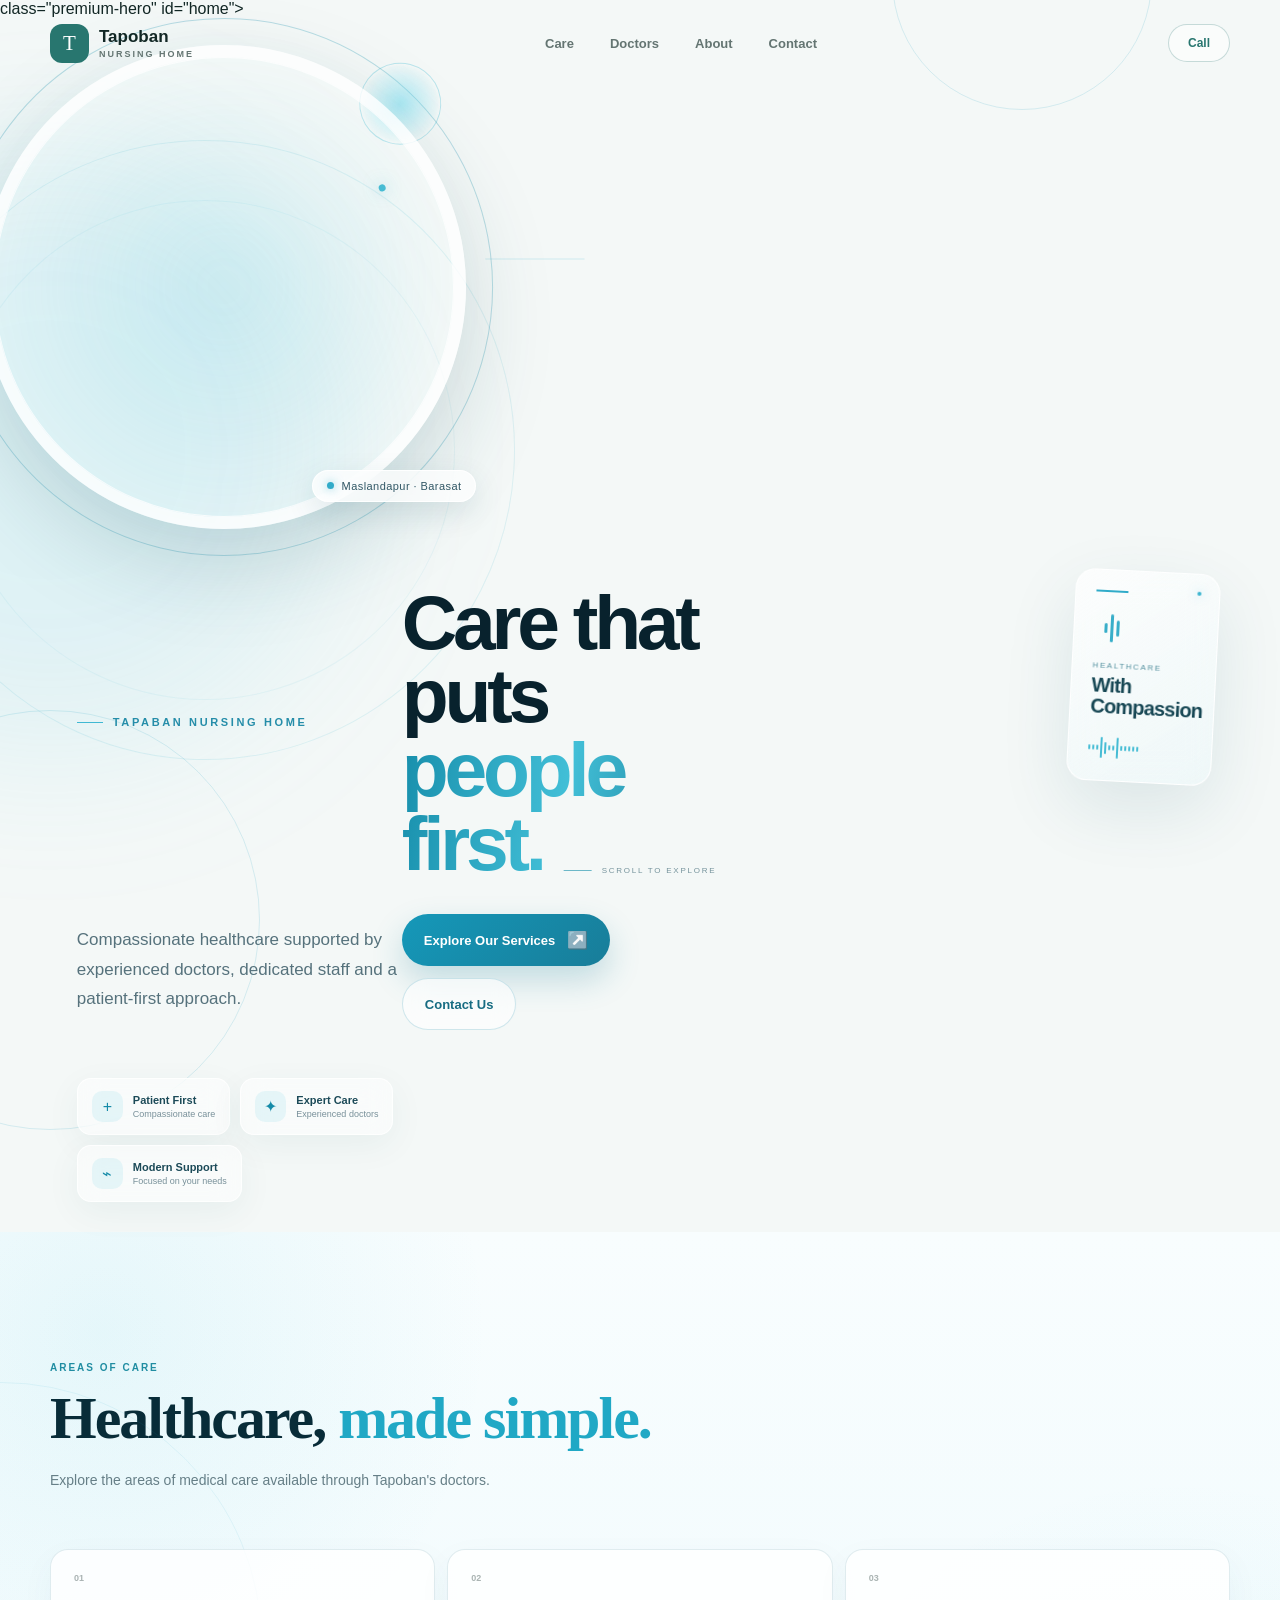
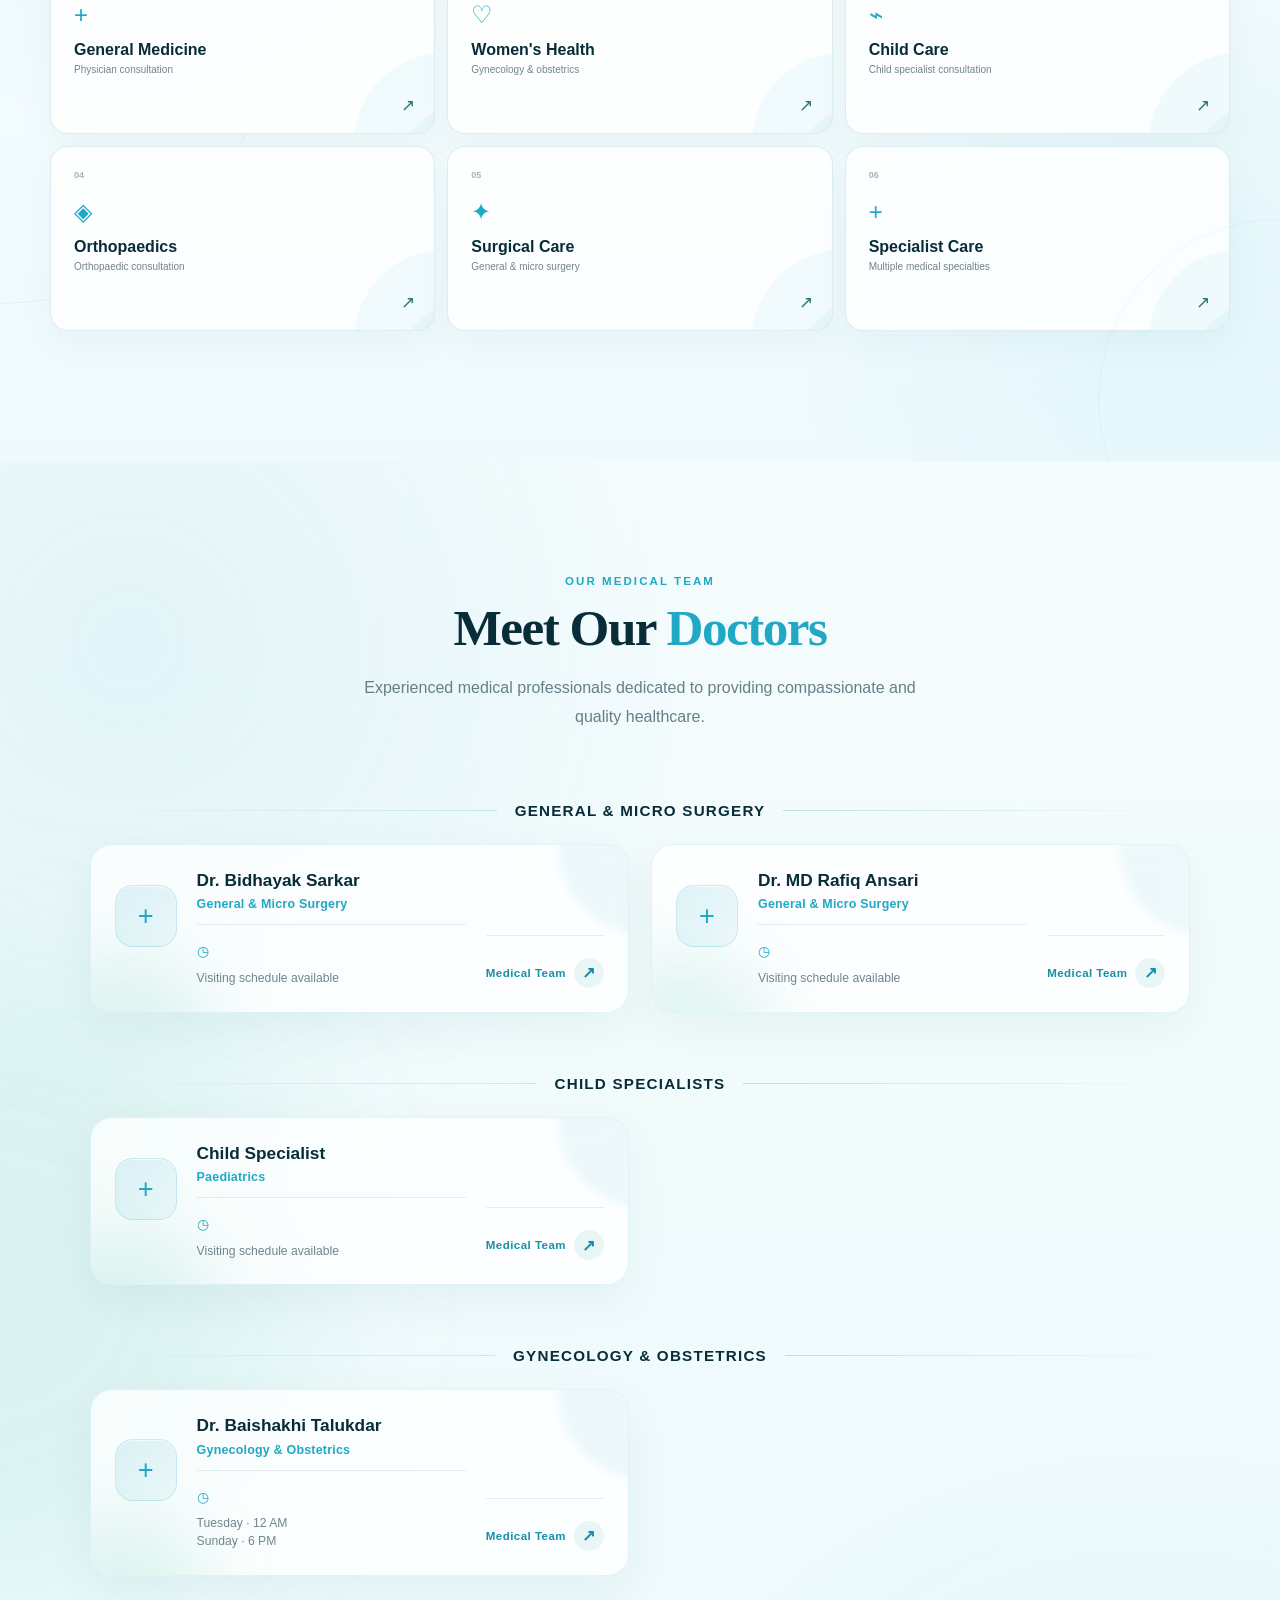
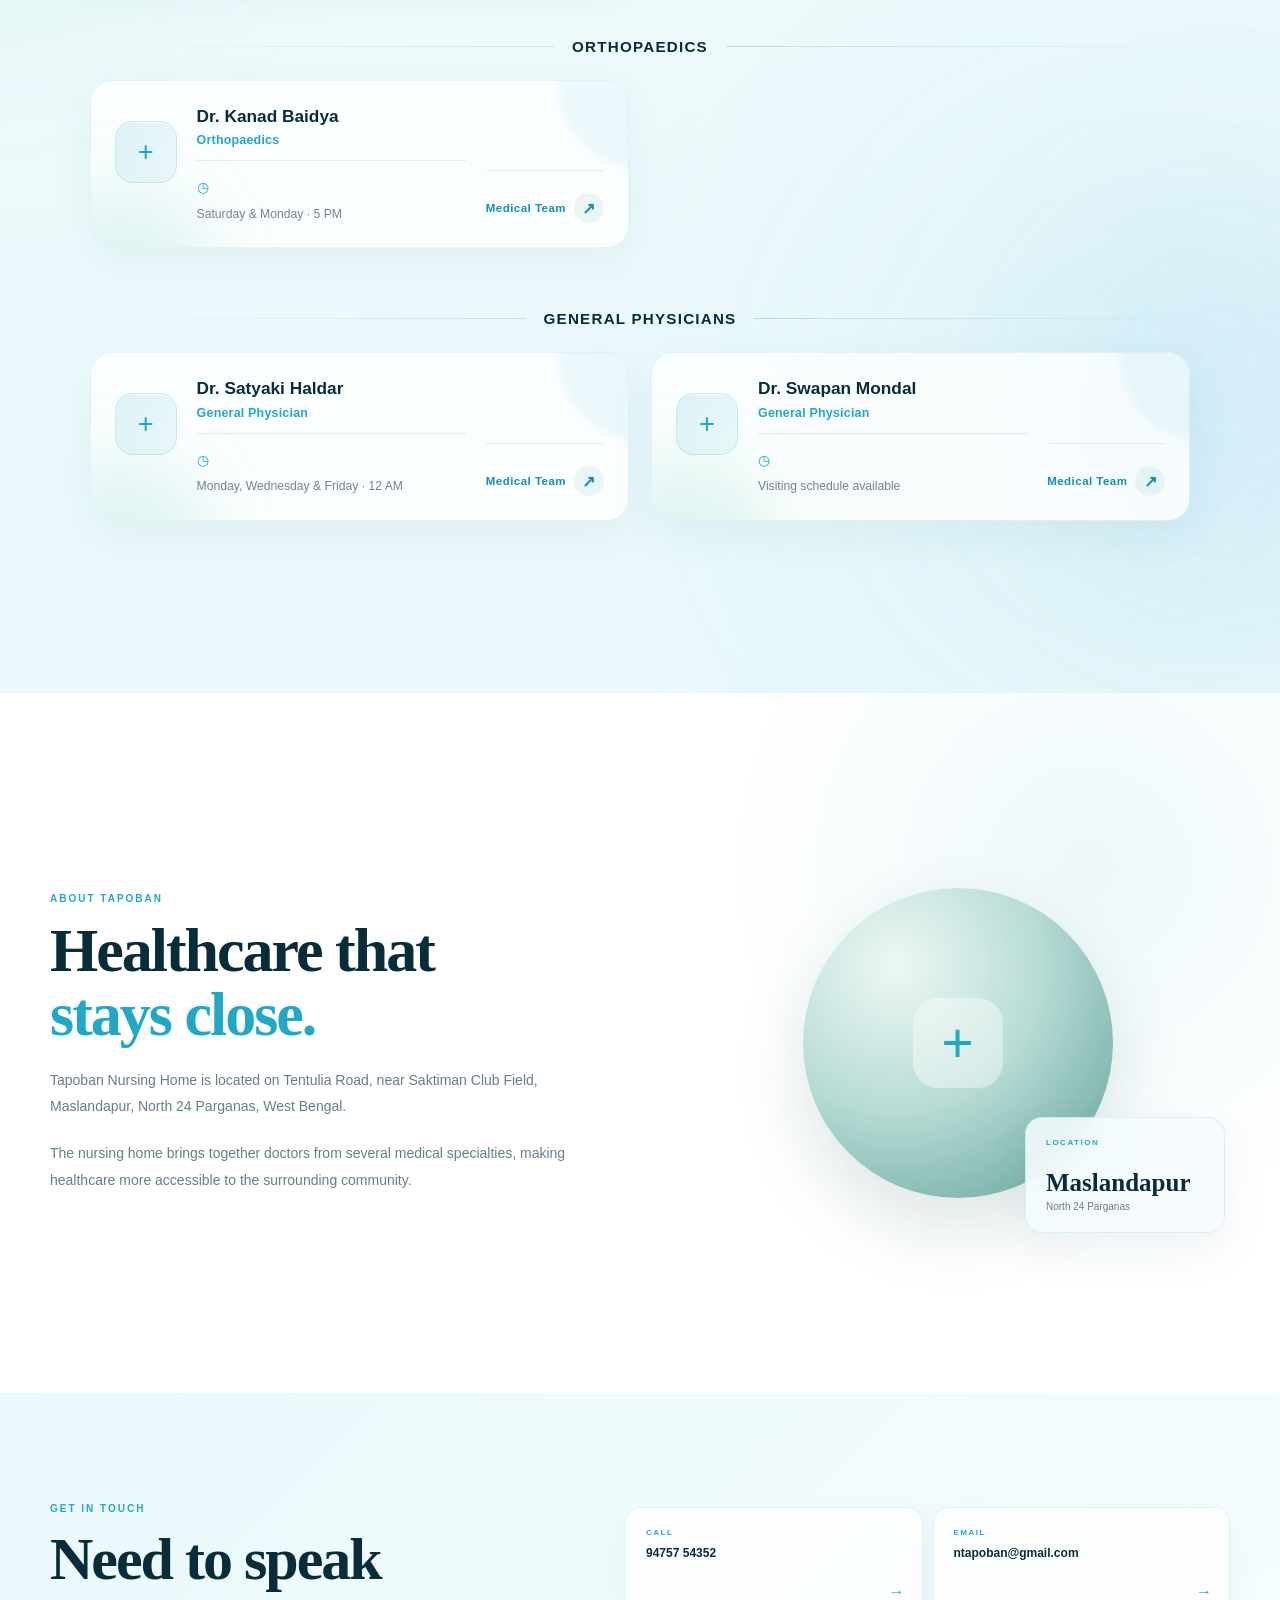
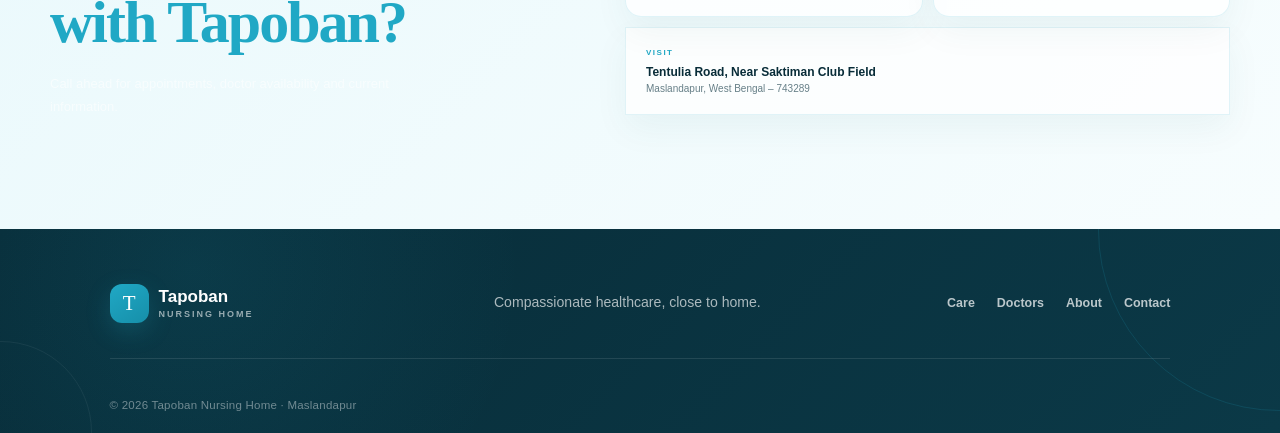
==== index.html @ 3cbe2e5b "Complete Tapoban premium website cleanup" ====
<!DOCTYPE html>
<html lang="en">

<head>

    <meta name="referrer" content="strict-origin-when-cross-origin">

    <meta
        http-equiv="X-Content-Type-Options"
        content="nosniff"
    >

    <meta
        http-equiv="Permissions-Policy"
        content="camera=(), microphone=(), geolocation=(), payment=()"
    >
    <meta
    http-equiv="Content-Security-Policy"
    content="
        default-src 'self';
        script-src 'self';
        style-src 'self';
        img-src 'self' data:;
        font-src 'self';
        connect-src 'self';
        object-src 'none';
        base-uri 'self';
        form-action 'self';
        frame-ancestors 'none';
        upgrade-insecure-requests;
    "
>

    <meta charset="UTF-8">
    <meta name="viewport" content="width=device-width, initial-scale=1.0">

    <title>Tapoban Nursing Home</title>

    <meta
        name="description"
        content="Tapoban Nursing Home, Maslandapur, North 24 Parganas."
    >

    <link rel="stylesheet" href="style.css">
   
</head>

<body>

    <!-- =========================
         NAVIGATION
    ========================== -->

    <header class="header">

        <div class="nav">

            <a href="#home" class="logo">

                <div class="logo-mark">T</div>

                <div>
                    <div class="logo-name">Tapoban</div>
                    <div class="logo-sub">Nursing Home</div>
                </div>

            </a>


            <div class="nav-menu">

                <a href="#services">Care</a>
                <a href="#doctors">Doctors</a>
                <a href="#about">About</a>
                <a href="#contact">Contact</a>

            </div>


            <a href="tel:+919475754352" class="nav-button">
                Call
            </a>

        </div>

    </header>



 <section <!-- SUBTLE MEDICAL AMBIENCE -->

<div class="medical-ambient" aria-hidden="true">

  <div class="ambient-orbit orbit-a"></div>
  <div class="ambient-orbit orbit-b"></div>

  <svg class="ambient-ecg" viewBox="0 0 520 100" preserveAspectRatio="none">
    <path
      d="M0 52
         L85 52
         L105 52
         L120 50
         L130 54
         L145 52
         L160 52
         L174 52
         L184 48
         L194 52
         L208 52
         L222 52
         L235 18
         L248 82
         L262 52
         L280 52
         L300 52
         L315 50
         L328 54
         L342 52
         L370 52
         L390 52
         L410 52
         L430 52
         L450 52
         L475 52
         L520 52"
    />
  </svg>

</div> class="premium-hero" id="home">

  <div class="hero-background-glow"></div>
  <div class="hero-medical-orb orb-one"></div>
  <div class="hero-medical-orb orb-two"></div>

  <div class="hero-photo-wrap">
    <div class="hero-photo-ring"></div>

    <div class="hero-photo">
      <img
        src="assets/tapaban-nursing-home.jpg"
        alt="Tapaban Nursing Home"
      />
    </div>

    <div class="hero-photo-caption">
      <span class="caption-dot"></span>
      Maslandapur · Barasat
    </div>
  </div>

  <div class="hero-content">

    <div class="hero-eyebrow">
      <span></span>
      TAPABAN NURSING HOME
    </div>

    <h1>
      Care that puts
      <span>people first.</span>
    </h1>

    <p class="hero-text">
      Compassionate healthcare supported by experienced doctors,
      dedicated staff and a patient-first approach.
    </p>

    <div class="hero-buttons">
      <a href="#services" class="hero-primary-btn">
        Explore Our Services
        <span>↗️</span>
      </a>

      <a href="#contact" class="hero-secondary-btn">
        Contact Us
      </a>
    </div>

    <div class="hero-highlights">

      <div class="hero-highlight">
        <div class="highlight-icon">+</div>
        <div>
          <strong>Patient First</strong>
          <small>Compassionate care</small>
        </div>
      </div>

      <div class="hero-highlight">
        <div class="highlight-icon">✦</div>
        <div>
          <strong>Expert Care</strong>
          <small>Experienced doctors</small>
        </div>
      </div>

      <div class="hero-highlight">
        <div class="highlight-icon">⌁</div>
        <div>
          <strong>Modern Support</strong>
          <small>Focused on your needs</small>
        </div>
      </div>

    </div>

  </div>

  <div class="hero-medical-panel">

    <div class="medical-panel-line"></div>

    <div class="medical-symbol">
      <span></span>
      <span></span>
      <span></span>
    </div>

    <p>HEALTHCARE</p>
    <strong>With<br>Compassion</strong>

    <div class="medical-wave">
      <i></i><i></i><i></i><i></i><i></i>
      <i></i><i></i><i></i><i></i><i></i>
      <i></i><i></i><i></i>
    </div>

  </div>

  <div class="hero-scroll-indicator">
    <span></span>
    SCROLL TO EXPLORE
  </div>

</section>



    <!-- =========================
         SERVICES
    ========================== -->

    <section class="services" id="services">

        <div class="section-container">

            <div class="section-heading">

                <div class="eyebrow">
                    AREAS OF CARE
                </div>

                <h2>
                    Healthcare,
                    <span>made simple.</span>
                </h2>

                <p>
                    Explore the areas of medical care available
                    through Tapoban's doctors.
                </p>

            </div>


            <div class="service-grid">


                <a
                    href="service.html?type=medicine"
                    class="service-card"
                >

                    <div class="service-number">01</div>

                    <div class="service-icon">+</div>

                    <h3>General Medicine</h3>

                    <p>Physician consultation</p>

                    <div class="service-arrow">↗</div>

                </a>



                <a
                    href="service.html?type=gynecology"
                    class="service-card"
                >

                    <div class="service-number">02</div>

                    <div class="service-icon">♡</div>

                    <h3>Women's Health</h3>

                    <p>Gynecology & obstetrics</p>

                    <div class="service-arrow">↗</div>

                </a>



                <a
                    href="service.html?type=children"
                    class="service-card"
                >

                    <div class="service-number">03</div>

                    <div class="service-icon">⌁</div>

                    <h3>Child Care</h3>

                    <p>Child specialist consultation</p>

                    <div class="service-arrow">↗</div>

                </a>



                <a
                    href="service.html?type=orthopaedics"
                    class="service-card"
                >

                    <div class="service-number">04</div>

                    <div class="service-icon">◈</div>

                    <h3>Orthopaedics</h3>

                    <p>Orthopaedic consultation</p>

                    <div class="service-arrow">↗</div>

                </a>



                <a
                    href="service.html?type=surgery"
                    class="service-card"
                >

                    <div class="service-number">05</div>

                    <div class="service-icon">✦</div>

                    <h3>Surgical Care</h3>

                    <p>General & micro surgery</p>

                    <div class="service-arrow">↗</div>

                </a>



                <a
                    href="service.html?type=specialists"
                    class="service-card"
                >

                    <div class="service-number">06</div>

                    <div class="service-icon">+</div>

                    <h3>Specialist Care</h3>

                    <p>Multiple medical specialties</p>

                    <div class="service-arrow">↗</div>

                </a>


            </div>

        </div>

    </section>



    <!-- ==================== DOCTORS SECTION ==================== -->
<section class="doctors-section" id="doctors">

    <div class="section-heading">
        <span class="section-kicker">OUR MEDICAL TEAM</span>

        <h2>
            Meet Our <span>Doctors</span>
        </h2>

        <p>
            Experienced medical professionals dedicated to providing
            compassionate and quality healthcare.
        </p>
    </div>


    <!-- GENERAL & MICRO SURGERY -->
    <div class="doctor-category">

        <div class="category-title">
            <span class="category-line"></span>
            <h3>General &amp; Micro Surgery</h3>
            <span class="category-line"></span>
        </div>

        <div class="doctor-grid">

            <article class="doctor-card">

                <div class="doctor-icon">
                    <span>+</span>
                </div>

                <div class="doctor-info">
                    <h4>Dr. Bidhayak Sarkar</h4>

                    <span class="doctor-speciality">
                        General &amp; Micro Surgery
                    </span>

                    <div class="doctor-time">
                        <span>◷</span>
                        <p>Visiting schedule available</p>
                    </div>
                </div>

                <div class="doctor-btn doctor-btn-static">
                    Medical Team
                    <span>↗</span>
                </div>

            </article>


            <article class="doctor-card">

                <div class="doctor-icon">
                    <span>+</span>
                </div>

                <div class="doctor-info">
                    <h4>Dr. MD Rafiq Ansari</h4>

                    <span class="doctor-speciality">
                        General &amp; Micro Surgery
                    </span>

                    <div class="doctor-time">
                        <span>◷</span>
                        <p>Visiting schedule available</p>
                    </div>
                </div>

                <div class="doctor-btn doctor-btn-static">
                    Medical Team
                    <span>↗</span>
                </div>

            </article>

        </div>
    </div>


    <!-- CHILD SPECIALISTS -->
    <div class="doctor-category">

        <div class="category-title">
            <span class="category-line"></span>
            <h3>Child Specialists</h3>
            <span class="category-line"></span>
        </div>

        <div class="doctor-grid">

            <article class="doctor-card">

                <div class="doctor-icon">
                    <span>+</span>
                </div>

                <div class="doctor-info">
                    <h4>Child Specialist</h4>

                    <span class="doctor-speciality">
                        Paediatrics
                    </span>

                    <div class="doctor-time">
                        <span>◷</span>
                        <p>Visiting schedule available</p>
                    </div>
                </div>

                <div class="doctor-btn doctor-btn-static">
                    Medical Team
                    <span>↗</span>
                </div>

            </article>

        </div>
    </div>


    <!-- GYNECOLOGY & OBSTETRICS -->
    <div class="doctor-category">

        <div class="category-title">
            <span class="category-line"></span>
            <h3>Gynecology &amp; Obstetrics</h3>
            <span class="category-line"></span>
        </div>

        <div class="doctor-grid">

            <article class="doctor-card">

                <div class="doctor-icon">
                    <span>+</span>
                </div>

                <div class="doctor-info">
                    <h4>Dr. Baishakhi Talukdar</h4>

                    <span class="doctor-speciality">
                        Gynecology &amp; Obstetrics
                    </span>

                    <div class="doctor-time">
                        <span>◷</span>
                        <p>
                            Tuesday · 12 AM<br>
                            Sunday · 6 PM
                        </p>
                    </div>
                </div>

                <div class="doctor-btn doctor-btn-static">
                    Medical Team
                    <span>↗</span>
                </div>

            </article>

        </div>
    </div>


    <!-- ORTHOPAEDICS -->
    <div class="doctor-category">

        <div class="category-title">
            <span class="category-line"></span>
            <h3>Orthopaedics</h3>
            <span class="category-line"></span>
        </div>

        <div class="doctor-grid">

            <article class="doctor-card">

                <div class="doctor-icon">
                    <span>+</span>
                </div>

                <div class="doctor-info">
                    <h4>Dr. Kanad Baidya</h4>

                    <span class="doctor-speciality">
                        Orthopaedics
                    </span>

                    <div class="doctor-time">
                        <span>◷</span>
                        <p>Saturday &amp; Monday · 5 PM</p>
                    </div>
                </div>

                <div class="doctor-btn doctor-btn-static">
                    Medical Team
                    <span>↗</span>
                </div>

            </article>

        </div>
    </div>


    <!-- GENERAL PHYSICIANS -->
    <div class="doctor-category">

        <div class="category-title">
            <span class="category-line"></span>
            <h3>General Physicians</h3>
            <span class="category-line"></span>
        </div>

        <div class="doctor-grid">

            <article class="doctor-card">

                <div class="doctor-icon">
                    <span>+</span>
                </div>

                <div class="doctor-info">
                    <h4>Dr. Satyaki Haldar</h4>

                    <span class="doctor-speciality">
                        General Physician
                    </span>

                    <div class="doctor-time">
                        <span>◷</span>
                        <p>Monday, Wednesday &amp; Friday · 12 AM</p>
                    </div>
                </div>

                <div class="doctor-btn doctor-btn-static">
                    Medical Team
                    <span>↗</span>
                </div>

            </article>


            <article class="doctor-card">

                <div class="doctor-icon">
                    <span>+</span>
                </div>

                <div class="doctor-info">
                    <h4>Dr. Swapan Mondal</h4>

                    <span class="doctor-speciality">
                        General Physician
                    </span>

                    <div class="doctor-time">
                        <span>◷</span>
                        <p>Visiting schedule available</p>
                    </div>
                </div>

                <div class="doctor-btn doctor-btn-static">
                    Medical Team
                    <span>↗</span>
                </div>

            </article>

        </div>
    </div>

</section>
<!-- ==================== END DOCTORS SECTION ==================== -->


    <!-- =========================
         ABOUT
    ========================== -->

    <section class="about" id="about">

        <div class="section-container about-grid">

            <div class="about-text">

                <div class="eyebrow">
                    ABOUT TAPOBAN
                </div>

                <h2>
                    Healthcare that
                    <span>stays close.</span>
                </h2>

                <p>
                    Tapoban Nursing Home is located on Tentulia Road,
                    near Saktiman Club Field, Maslandapur,
                    North 24 Parganas, West Bengal.
                </p>

                <p>
                    The nursing home brings together doctors from
                    several medical specialties, making healthcare
                    more accessible to the surrounding community.
                </p>

            </div>


            <div class="about-art">

                <div class="about-circle">

                    <div class="about-plus">+</div>

                </div>


                <div class="about-card">

                    <small>LOCATION</small>

                    <strong>Maslandapur</strong>

                    <span>North 24 Parganas</span>

                </div>

            </div>

        </div>

    </section>



    <!-- =========================
         CONTACT
    ========================== -->

    <section class="contact" id="contact">

        <div class="section-container contact-grid">

            <div>

                <div class="eyebrow">
                    GET IN TOUCH
                </div>

                <h2>
                    Need to speak
                    <span>with Tapoban?</span>
                </h2>

                <p>
                    Call ahead for appointments, doctor availability
                    and current information.
                </p>

            </div>


            <div class="contact-options">

                <a
                    href="tel:+919475754352"
                    class="contact-option"
                >

                    <small>CALL</small>

                    <strong>94757 54352</strong>

                    <span>→</span>

                </a>


                <a
                    href="mailto:ntapoban@gmail.com"
                    class="contact-option"
                >

                    <small>EMAIL</small>

                    <strong>ntapoban@gmail.com</strong>

                    <span>→</span>

                </a>


                <div class="contact-address">

                    <small>VISIT</small>

                    <strong>
                        Tentulia Road, Near Saktiman Club Field
                    </strong>

                    <span>
                        Maslandapur, West Bengal – 743289
                    </span>

                </div>

            </div>

        </div>

    </section>



    <!-- =========================
         FOOTER
    ========================== -->

    <footer>

        <div class="footer-inner">

            <div class="logo">

                <div class="logo-mark">T</div>

                <div>
                    <div class="logo-name">Tapoban</div>
                    <div class="logo-sub">Nursing Home</div>
                </div>

            </div>


            <div class="footer-text">
                Compassionate healthcare, close to home.
            </div>


            <div class="footer-links">

                <a href="#services">Care</a>
                <a href="#doctors">Doctors</a>
                <a href="#about">About</a>
                <a href="#contact">Contact</a>

            </div>

        </div>


        <div class="copyright">
            © 2026 Tapoban Nursing Home · Maslandapur
        </div>

    </footer>


    <script src="script.js"></script>
    

</body>

</html>
---- style.css ----
/* =====================================================
   TAPOBAN NURSING HOME
   PREMIUM HEALTHCARE DESIGN
===================================================== */


:root {

    --background: #f4f8f7;

    --white: #ffffff;

    --green: #28766f;

    --dark-green: #123f3b;

    --light-green: #dcece9;

    --text: #122725;

    --muted: #647572;

    --border: rgba(18, 39, 37, 0.10);

    --serif: Georgia, "Times New Roman", serif;

    --sans:
        -apple-system,
        BlinkMacSystemFont,
        "Segoe UI",
        Arial,
        sans-serif;

}


* {
    margin: 0;
    padding: 0;
    box-sizing: border-box;
}


html {
    scroll-behavior: smooth;
}


body {

    font-family: var(--sans);

    background: var(--background);

    color: var(--text);

    overflow-x: hidden;

}


a {
    color: inherit;
    text-decoration: none;
}


/* =====================================================
   HEADER
===================================================== */


.header {

    position: absolute;

    top: 0;
    left: 0;
    right: 0;

    z-index: 50;

}


.nav {

    width: min(1180px, calc(100% - 40px));

    height: 86px;

    margin: auto;

    display: flex;

    align-items: center;

    justify-content: space-between;

}


.logo {

    display: flex;

    align-items: center;

    gap: 10px;

}


.logo-mark {

    width: 39px;
    height: 39px;

    display: flex;

    align-items: center;
    justify-content: center;

    border-radius: 12px;

    background: var(--green);

    color: white;

    font-family: var(--serif);

    font-size: 21px;

}


.logo-name {

    font-size: 17px;

    font-weight: 700;

}


.logo-sub {

    margin-top: 2px;

    font-size: 9px;

    font-weight: 600;

    letter-spacing: 2px;

    text-transform: uppercase;

    color: var(--muted);

}


.nav-menu {

    display: flex;

    gap: 36px;

    font-size: 13px;

    font-weight: 600;

    color: var(--muted);

}


.nav-menu a {

    transition: color .25s ease;

}


.nav-menu a:hover {

    color: var(--green);

}


.nav-button {

    padding: 11px 19px;

    border: 1px solid rgba(40,118,111,.25);

    border-radius: 50px;

    color: var(--green);

    font-size: 12px;

    font-weight: 700;

    background: rgba(255,255,255,.5);

}


/* =====================================================
   HERO
===================================================== */


.hero {

    position: relative;

    min-height: 760px;

    display: flex;

    flex-direction: column;

    justify-content: center;

    overflow: hidden;

    background: #f4f8f7;

}


.hero-background {

    position: absolute;

    width: 700px;
    height: 700px;

    right: -120px;
    top: 60px;

    border-radius: 50%;

    background:
        radial-gradient(
            circle,
            rgba(104,178,168,.27),
            rgba(104,178,168,0)
            68%
        );

}


.hero-content {

    width: min(1180px, calc(100% - 40px));

    margin: auto;

    padding-top: 70px;

    display: grid;

    grid-template-columns: 1fr 1fr;

    align-items: center;

}


.hero-text {

    position: relative;

    z-index: 5;

}


.location-label {

    margin-bottom: 23px;

    color: var(--green);

    font-size: 10px;

    font-weight: 800;

    letter-spacing: 2.5px;

}


.hero h1 {

    max-width: 570px;

    font-family: var(--serif);

    font-size: clamp(50px, 6vw, 78px);

    font-weight: 600;

    line-height: .98;

    letter-spacing: -3px;

}


.hero h1 span {

    display: block;

    color: var(--green);

}


.hero-text > p {

    max-width: 480px;

    margin-top: 27px;

    color: var(--muted);

    font-size: 15px;

    line-height: 1.8;

}


.hero-actions {

    display: flex;

    gap: 12px;

    margin-top: 31px;

}


.primary-button,
.secondary-button {

    min-height: 49px;

    padding: 0 21px;

    display: inline-flex;

    align-items: center;

    justify-content: center;

    gap: 12px;

    border-radius: 50px;

    font-size: 12px;

    font-weight: 700;

}


.primary-button {

    color: white;

    background: var(--green);

    box-shadow:
        0 15px 35px rgba(40,118,111,.20);

}


.secondary-button {

    border: 1px solid var(--border);

    background: white;

}


.address-line {

    display: flex;

    align-items: center;

    gap: 10px;

    margin-top: 30px;

    font-size: 11px;

    font-weight: 600;

    color: var(--muted);

}


.status-dot {

    width: 7px;
    height: 7px;

    border-radius: 50%;

    background: var(--green);

}


/* =====================================================
   GENERAL SECTIONS
===================================================== */


.section-container {

    width: min(1180px, calc(100% - 40px));

    margin: auto;

}


.section-heading {

    max-width: 650px;

    margin-bottom: 55px;

}


.eyebrow {

    color: var(--green);

    font-size: 10px;

    font-weight: 800;

    letter-spacing: 2px;

}


.section-heading h2 {

    margin-top: 14px;

    font-family: var(--serif);

    font-size: clamp(40px, 5vw, 60px);

    line-height: 1.05;

    letter-spacing: -2px;

}


.section-heading h2 span {

    color: var(--green);

}


.section-heading p {

    max-width: 540px;

    margin-top: 18px;

    color: var(--muted);

    font-size: 14px;

    line-height: 1.8;

}


/* =====================================================
   SERVICES
===================================================== */


.services {

    padding: 130px 0;

    background: white;

}


.service-grid {

    display: grid;

    grid-template-columns: repeat(3, 1fr);

    gap: 12px;

}


.service-card {

    position: relative;

    min-height: 185px;

    padding: 23px;

    border: 1px solid var(--border);

    border-radius: 18px;

    background: #fafcfb;

    overflow: hidden;

    transition:
        transform .3s ease,
        box-shadow .3s ease,
        border-color .3s ease;

}


.service-card::after {

    content: "";

    position: absolute;

    width: 130px;
    height: 130px;

    right: -55px;
    bottom: -65px;

    border-radius: 50%;

    background: var(--light-green);

}


.service-card:hover {

    transform: translateY(-6px);

    border-color: rgba(40,118,111,.25);

    box-shadow:
        0 20px 50px rgba(18,39,37,.09);

}


.service-number {

    font-size: 9px;

    font-weight: 800;

    color: rgba(18,39,37,.35);

}


.service-icon {

    margin-top: 18px;

    color: var(--green);

    font-size: 24px;

}


.service-card h3 {

    margin-top: 12px;

    font-size: 16px;

}


.service-card p {

    margin-top: 5px;

    color: var(--muted);

    font-size: 10px;

}


.service-arrow {

    position: absolute;

    right: 19px;

    bottom: 17px;

    color: var(--green);

    font-size: 17px;

    z-index: 2;

}


/* =====================================================
   DOCTORS
===================================================== */


.doctors {

    padding: 140px 0;

    background: #f5f8f7;

}


.doctor-group {

    margin-bottom: 60px;

}


.specialty-heading {

    display: flex;

    align-items: center;

    gap: 13px;

    margin-bottom: 17px;

}


.specialty-icon {

    width: 42px;
    height: 42px;

    display: flex;

    align-items: center;
    justify-content: center;

    border-radius: 12px;

    background: var(--light-green);

    color: var(--green);

    font-weight: 700;

}


.specialty-heading small {

    display: block;

    margin-bottom: 3px;

    color: var(--green);

    font-size: 8px;

    font-weight: 800;

    letter-spacing: 1.5px;

}


.specialty-heading h3 {

    font-family: var(--serif);

    font-size: 24px;

}


.doctor-list {

    border-top: 1px solid var(--border);

}


.doctor {

    display: grid;

    grid-template-columns: 50px 1fr auto;

    align-items: center;

    gap: 17px;

    padding: 19px 7px;

    border-bottom: 1px solid var(--border);

}


.initial {

    width: 45px;
    height: 45px;

    display: flex;

    align-items: center;
    justify-content: center;

    border-radius: 50%;

    background: var(--light-green);

    color: var(--dark-green);

    font-size: 10px;

    font-weight: 800;

}


.doctor-info h4 {

    font-size: 14px;

}


.doctor-info p {

    margin-top: 5px;

    color: var(--muted);

    font-size: 10px;

}


.doctor-time {

    min-width: 150px;

    display: flex;

    flex-direction: column;

    align-items: flex-end;

    gap: 2px;

    color: var(--muted);

}


.doctor-time small {

    font-size: 9px;

}


.doctor-time strong {

    color: var(--dark-green);

    font-size: 11px;

}


.doctor-time.empty {

    font-size: 9px;

    color: rgba(18,39,37,.38);

}


.schedule-note {

    max-width: 720px;

    display: flex;

    align-items: flex-start;

    gap: 12px;

    padding: 17px;

    border: 1px solid rgba(40,118,111,.12);

    border-radius: 15px;

    background: rgba(255,255,255,.55);

}


.schedule-note > div {

    width: 22px;
    height: 22px;

    flex: 0 0 22px;

    display: flex;

    align-items: center;
    justify-content: center;

    border-radius: 50%;

    background: var(--light-green);

    color: var(--green);

    font-size: 10px;

    font-weight: 800;

}


.schedule-note p {

    color: var(--muted);

    font-size: 10px;

    line-height: 1.7;

}


/* =====================================================
   ABOUT
===================================================== */


.about {

    padding: 140px 0;

    background: white;

}


.about-grid {

    display: grid;

    grid-template-columns: 1fr 1fr;

    align-items: center;

    gap: 90px;

}


.about-text {

    max-width: 550px;

}


.about-text h2 {

    margin-top: 15px;

    font-family: var(--serif);

    font-size: clamp(42px, 5vw, 62px);

    line-height: 1.03;

    letter-spacing: -2px;

}


.about-text h2 span {

    display: block;

    color: var(--green);

}


.about-text p {

    margin-top: 20px;

    color: var(--muted);

    font-size: 14px;

    line-height: 1.9;

}


.about-art {

    position: relative;

    height: 420px;

    display: flex;

    align-items: center;

    justify-content: center;

}


.about-circle {

    width: 310px;
    height: 310px;

    border-radius: 50%;

    background:
        radial-gradient(
            circle at 30% 25%,
            #edf8f5,
            #b9dcd6 45%,
            #5b9f97 100%
        );

    box-shadow:
        0 30px 70px rgba(22,87,80,.15);

}


.about-plus {

    position: absolute;

    width: 90px;
    height: 90px;

    display: flex;

    align-items: center;
    justify-content: center;

    border-radius: 25px;

    background: rgba(255,255,255,.4);

    color: white;

    font-size: 55px;

    font-weight: 200;

    transform: translate(-45px, -45px);

    top: 50%;
    left: 50%;

}


.about-card {

    position: absolute;

    right: 5px;

    bottom: 20px;

    width: 200px;

    padding: 20px;

    border: 1px solid rgba(255,255,255,.8);

    border-radius: 17px;

    background: rgba(255,255,255,.78);

    box-shadow:
        0 20px 50px rgba(18,39,37,.10);

    backdrop-filter: blur(15px);

}


.about-card small {

    display: block;

    color: var(--green);

    font-size: 8px;

    font-weight: 800;

    letter-spacing: 1.5px;

}


.about-card strong {

    display: block;

    margin-top: 22px;

    font-family: var(--serif);

    font-size: 25px;

}


.about-card span {

    display: block;

    margin-top: 4px;

    color: var(--muted);

    font-size: 10px;

}


/* =====================================================
   CONTACT
===================================================== */


.contact {

    padding: 110px 0;

    background: var(--dark-green);

    color: white;

}


.contact-grid {

    display: grid;

    grid-template-columns: .9fr 1.1fr;

    gap: 80px;

    align-items: center;

}


.contact h2 {

    margin-top: 14px;

    font-family: var(--serif);

    font-size: clamp(42px, 5vw, 60px);

    line-height: 1.05;

    letter-spacing: -2px;

}


.contact h2 span {

    display: block;

    color: #9dd0c9;

}


.contact > .section-container > div:first-child p {

    max-width: 400px;

    margin-top: 18px;

    color: rgba(255,255,255,.58);

    font-size: 13px;

    line-height: 1.8;

}


.contact .eyebrow {

    color: #a5d1cb;

}


.contact-options {

    display: grid;

    grid-template-columns: 1fr 1fr;

    gap: 10px;

}


.contact-option {

    position: relative;

    min-height: 110px;

    padding: 20px;

    border: 1px solid rgba(255,255,255,.12);

    border-radius: 16px;

    background: rgba(255,255,255,.06);

}


.contact-option small,
.contact-address small {

    display: block;

    color: #a5d1cb;

    font-size: 8px;

    font-weight: 800;

    letter-spacing: 1.5px;

}


.contact-option strong {

    display: block;

    margin-top: 9px;

    font-size: 12px;

}


.contact-option span {

    position: absolute;

    right: 17px;

    bottom: 15px;

    color: #9dd0c9;

}


.contact-address {

    grid-column: 1 / -1;

    padding: 20px;

    border-top: 1px solid rgba(255,255,255,.12);

}


.contact-address strong {

    display: block;

    margin-top: 8px;

    font-size: 12px;

}


.contact-address span {

    display: block;

    margin-top: 4px;

    color: rgba(255,255,255,.5);

    font-size: 10px;

}


/* =====================================================
   FOOTER
===================================================== */


footer {

    padding: 40px 0 20px;

    background: #0d3532;

    color: white;

}


.footer-inner {

    width: min(1180px, calc(100% - 40px));

    margin: auto;

    display: grid;

    grid-template-columns: 1fr 1fr 1fr;

    align-items: start;

    gap: 30px;

    padding-bottom: 30px;

    border-bottom: 1px solid rgba(255,255,255,.10);

}


.footer-text {

    color: rgba(255,255,255,.42);

    font-size: 10px;

}


.footer-links {

    display: flex;

    justify-content: flex-end;

    gap: 20px;

    color: rgba(255,255,255,.48);

    font-size: 10px;

}


.copyright {

    width: min(1180px, calc(100% - 40px));

    margin: auto;

    padding-top: 20px;

    color: rgba(255,255,255,.3);

    font-size: 9px;

}


/* =====================================================
   ANIMATIONS
===================================================== */











@keyframes rotateRing {

    from {
        transform: rotate(0deg);
    }

    to {
        transform: rotate(360deg);
    }

}


/* =====================================================
   TABLET
===================================================== */


@media (max-width: 900px) {

    .nav-menu {
        gap: 18px;
    }


    .hero-content {

        grid-template-columns: 1fr;

        text-align: center;

        padding-top: 120px;

    }


    .hero-text {

        max-width: 650px;

        margin: auto;

    }


    .hero-text > p {

        margin-left: auto;
        margin-right: auto;

    }


    .hero-actions {

        justify-content: center;

    }


    .address-line {

        justify-content: center;

    }


    


    .service-grid {

        grid-template-columns: repeat(2, 1fr);

    }


    .about-grid {

        grid-template-columns: 1fr;

        gap: 50px;

    }


    .about-text {

        max-width: 700px;

    }


    .contact-grid {

        grid-template-columns: 1fr;

    }

}


/* =====================================================
   MOBILE
===================================================== */


@media (max-width: 650px) {

    .nav {

        width: calc(100% - 28px);

    }


    .nav-menu {

        display: none;

    }


    .nav-button {

        padding: 10px 15px;

    }


    .hero {

        min-height: auto;

    }


    .hero-content {

        width: calc(100% - 28px);

        padding-top: 115px;

    }


    .hero h1 {

        font-size: 48px;

        letter-spacing: -2px;

    }


    .hero-text > p {

        font-size: 13px;

    }


    .hero-actions {

        flex-direction: column;

    }


    .primary-button,
    .secondary-button {

        width: 100%;

    }


    


    


    .ring-one {

        width: 320px;
        height: 165px;

    }


    .ring-two {

        width: 330px;
        height: 330px;

    }


    


    .card-left {

        left: 0;

    }


    .card-right {

        right: 0;

    }


    .floating-location {

        right: 0;

    }


    


    


    .services,
    .doctors,
    .about {

        padding: 90px 0;

    }


    .section-container {

        width: calc(100% - 28px);

    }


    .section-heading {

        margin-bottom: 38px;

    }


    .section-heading h2 {

        font-size: 42px;

        letter-spacing: -1px;

    }


    .service-grid {

        grid-template-columns: 1fr;

    }


    .service-card {

        min-height: 155px;

    }


    .doctor {

        grid-template-columns: 42px 1fr;

        gap: 11px;

    }


    .initial {

        width: 40px;
        height: 40px;

    }


    .doctor-info h4 {

        font-size: 12px;

    }


    .doctor-info p {

        font-size: 9px;

    }


    .doctor-time {

        grid-column: 2;

        align-items: flex-start;

        min-width: 0;

    }


    .doctor-time.empty {

        grid-column: 2;

    }


    .specialty-heading h3 {

        font-size: 21px;

    }


    .about-art {

        height: 350px;

    }


    .about-circle {

        width: 250px;
        height: 250px;

    }
    .contact {

        padding: 85px 0;

    }


    .contact h2 {

        font-size: 42px;

    }


    .contact-options {

        grid-template-columns: 1fr;

    }


    .footer-inner {

        width: calc(100% - 28px);

        grid-template-columns: 1fr;

        gap: 20px;

    }


    .footer-links {

        justify-content: flex-start;

        flex-wrap: wrap;

    }


    .copyright {

        width: calc(100% - 28px);

    }

}
/* =========================================================
   PREMIUM GLASS DOCTOR SECTION
   ========================================================= */

.doctors-section {
    position: relative;
    padding: 110px 6%;
    overflow: hidden;
}

/* Soft background glow */

.doctors-section::before {
    content: "";
    position: absolute;
    width: 450px;
    height: 450px;
    border-radius: 50%;
    background: rgba(40, 180, 150, 0.10);
    filter: blur(90px);
    top: 100px;
    left: -180px;
    pointer-events: none;
}

.doctors-section::after {
    content: "";
    position: absolute;
    width: 400px;
    height: 400px;
    border-radius: 50%;
    background: rgba(70, 150, 220, 0.08);
    filter: blur(100px);
    right: -150px;
    bottom: 100px;
    pointer-events: none;
}


/* ---------------------------------------------------------
   SECTION HEADING
   --------------------------------------------------------- */

.doctors-section .section-heading {
    position: relative;
    z-index: 2;
    max-width: 720px;
    margin: 0 auto 75px;
    text-align: center;
}

.section-kicker {
    display: inline-block;
    margin-bottom: 14px;
    font-size: 0.75rem;
    font-weight: 700;
    letter-spacing: 3px;
    text-transform: uppercase;
    color: #159a7a;
}

.doctors-section .section-heading h2 {
    margin: 0;
    font-size: clamp(2.2rem, 5vw, 4rem);
    line-height: 1.05;
    color: #123b35;
    letter-spacing: -1.5px;
}

.doctors-section .section-heading h2 span {
    color: #159a7a;
}

.doctors-section .section-heading p {
    max-width: 620px;
    margin: 20px auto 0;
    color: #667b77;
    font-size: 1rem;
    line-height: 1.8;
}


/* ---------------------------------------------------------
   CATEGORY
   --------------------------------------------------------- */

.doctor-category {
    position: relative;
    z-index: 2;
    max-width: 1200px;
    margin: 0 auto 75px;
}

.category-title {
    display: flex;
    align-items: center;
    gap: 18px;
    margin-bottom: 30px;
}

.category-title h3 {
    margin: 0;
    color: #234842;
    font-size: 1.15rem;
    font-weight: 700;
    white-space: nowrap;
}

.category-line {
    height: 1px;
    flex: 1;
    background: linear-gradient(
        90deg,
        transparent,
        rgba(21, 154, 122, 0.25)
    );
}

.category-line:last-child {
    background: linear-gradient(
        90deg,
        rgba(21, 154, 122, 0.25),
        transparent
    );
}


/* ---------------------------------------------------------
   DOCTOR GRID
   --------------------------------------------------------- */

.doctor-grid {
    display: grid;
    grid-template-columns: repeat(3, minmax(0, 1fr));
    gap: 24px;
}


/* ---------------------------------------------------------
   GLASS DOCTOR CARD
   --------------------------------------------------------- */

.doctor-card {
    position: relative;
    min-height: 340px;
    padding: 30px;

    display: flex;
    flex-direction: column;

    border-radius: 26px;

    background:
        linear-gradient(
            145deg,
            rgba(255, 255, 255, 0.72),
            rgba(255, 255, 255, 0.34)
        );

    border: 1px solid rgba(255, 255, 255, 0.75);

    box-shadow:
        0 20px 50px rgba(31, 91, 78, 0.08),
        inset 0 1px 0 rgba(255, 255, 255, 0.8);

    backdrop-filter: blur(20px);
    -webkit-backdrop-filter: blur(20px);

    overflow: hidden;

    transition:
        transform 0.4s ease,
        box-shadow 0.4s ease,
        border-color 0.4s ease;
}


/* Glass reflection */

.doctor-card::before {
    content: "";
    position: absolute;
    width: 180px;
    height: 180px;

    top: -90px;
    right: -70px;

    border-radius: 50%;

    background: rgba(255, 255, 255, 0.42);

    filter: blur(4px);

    pointer-events: none;
}


/* Bottom green glow */

.doctor-card::after {
    content: "";
    position: absolute;

    width: 180px;
    height: 180px;

    bottom: -120px;
    left: -60px;

    border-radius: 50%;

    background: rgba(35, 180, 145, 0.13);

    filter: blur(35px);

    pointer-events: none;
}


/* Hover */

.doctor-card:hover {
    transform: translateY(-10px);

    border-color: rgba(21, 154, 122, 0.35);

    box-shadow:
        0 30px 65px rgba(31, 91, 78, 0.14),
        0 0 0 1px rgba(21, 154, 122, 0.05),
        inset 0 1px 0 rgba(255, 255, 255, 0.9);
}


/* ---------------------------------------------------------
   DOCTOR ICON
   --------------------------------------------------------- */

.doctor-icon {
    position: relative;
    z-index: 2;

    width: 78px;
    height: 78px;

    display: flex;
    align-items: center;
    justify-content: center;

    margin-bottom: 25px;

    border-radius: 22px;

    background:
        linear-gradient(
            145deg,
            rgba(255, 255, 255, 0.85),
            rgba(221, 247, 240, 0.55)
        );

    border: 1px solid rgba(255, 255, 255, 0.9);

    box-shadow:
        0 10px 25px rgba(31, 91, 78, 0.08);

    font-size: 2.4rem;

    transition: transform 0.4s ease;
}

.doctor-card:hover .doctor-icon {
    transform: scale(1.08) rotate(-3deg);
}


/* ---------------------------------------------------------
   DOCTOR INFORMATION
   --------------------------------------------------------- */

.doctor-info {
    position: relative;
    z-index: 2;
}

.doctor-info h4 {
    margin: 0 0 8px;

    color: #163e37;

    font-size: 1.18rem;
    line-height: 1.35;
    font-weight: 750;
}

.doctor-speciality {
    display: inline-block;

    color: #159a7a;

    font-size: 0.82rem;
    font-weight: 700;

    letter-spacing: 0.2px;
}


/* ---------------------------------------------------------
   VISITING TIME
   --------------------------------------------------------- */

.doctor-time {
    display: flex;
    align-items: flex-start;
    gap: 9px;

    margin-top: 18px;
    padding-top: 16px;

    border-top: 1px solid rgba(30, 90, 78, 0.10);
}

.doctor-time span {
    color: #159a7a;
    font-size: 1rem;
    line-height: 1.5;
}

.doctor-time p {
    margin: 0;

    color: #6a7e79;

    font-size: 0.78rem;
    line-height: 1.55;
}


/* ---------------------------------------------------------
   VIEW PROFILE BUTTON
   --------------------------------------------------------- */

.doctor-btn {
    position: relative;
    z-index: 2;

    display: inline-flex;
    align-items: center;
    justify-content: space-between;

    width: 100%;

    margin-top: auto;
    padding-top: 22px;

    color: #159a7a;

    text-decoration: none;

    font-size: 0.82rem;
    font-weight: 750;

    border-top: 1px solid rgba(30, 90, 78, 0.10);

    transition: color 0.3s ease;
}

.doctor-btn span {
    display: inline-flex;

    width: 30px;
    height: 30px;

    align-items: center;
    justify-content: center;

    border-radius: 50%;

    background: rgba(21, 154, 122, 0.08);

    transition:
        transform 0.3s ease,
        background 0.3s ease;
}

.doctor-btn:hover {
    color: #0d745c;
}

.doctor-btn:hover span {
    transform: translateX(4px);
    background: rgba(21, 154, 122, 0.16);
}


/* ---------------------------------------------------------
   TABLET
   --------------------------------------------------------- */

@media (max-width: 950px) {

    .doctor-grid {
        grid-template-columns: repeat(2, minmax(0, 1fr));
    }

    .doctors-section {
        padding: 90px 5%;
    }
}


/* ---------------------------------------------------------
   MOBILE
   --------------------------------------------------------- */

@media (max-width: 620px) {

    .doctors-section {
        padding: 75px 20px;
    }

    .doctors-section .section-heading {
        margin-bottom: 55px;
    }

    .doctors-section .section-heading h2 {
        font-size: 2.35rem;
    }

    .doctor-category {
        margin-bottom: 55px;
    }

    .category-title {
        gap: 12px;
    }

    .category-title h3 {
        font-size: 0.95rem;
    }

    .doctor-grid {
        grid-template-columns: 1fr;
        gap: 18px;
    }

    .doctor-card {
        min-height: 320px;
        padding: 25px;
        border-radius: 22px;
    }

    .doctor-icon {
        width: 68px;
        height: 68px;
        border-radius: 19px;
        font-size: 2rem;
    }
}


/* ---------------------------------------------------------
   REDUCED MOTION
   --------------------------------------------------------- */

@media (prefers-reduced-motion: reduce) {

    .doctor-card,
    .doctor-icon,
    .doctor-btn span {
        transition: none;
    }

    .doctor-card:hover {
        transform: none;
    }
}
/* =========================================================
   TAPABAN PREMIUM HERO
   ========================================================= */

.premium-hero {
  position: relative;
  min-height: calc(100vh - 80px);
  overflow: hidden;
  isolation: isolate;

  display: flex;
  align-items: center;

  padding: 90px clamp(25px, 6vw, 100px);

  background:
    radial-gradient(
      circle at 22% 48%,
      rgba(92, 210, 235, .13),
      transparent 28%
    ),
    radial-gradient(
      circle at 82% 30%,
      rgba(42, 143, 177, .10),
      transparent 25%
    ),
    linear-gradient(
      135deg,
      #f8fcfd 0%,
      #edf7f9 52%,
      #e8f3f6 100%
    );

  color: #09202b;
}

/* Background glow */

.hero-background-glow {
  position: absolute;
  width: 600px;
  height: 600px;

  left: -250px;
  top: 50%;

  transform: translateY(-50%);

  border-radius: 50%;

  background: rgba(76, 201, 226, .13);

  filter: blur(80px);

  z-index: -2;
}

/* Decorative medical orbs */

.hero-medical-orb {
  position: absolute;

  border-radius: 50%;

  border: 1px solid rgba(38, 160, 191, .16);

  pointer-events: none;
}

.orb-one {
  width: 420px;
  height: 420px;

  left: -160px;
  bottom: -230px;
}

.orb-two {
  width: 260px;
  height: 260px;

  right: 10%;
  top: -150px;
}

/* =========================================================
   PHOTO
   ========================================================= */

.hero-photo-wrap {
  position: relative;

  width: min(42vw, 590px);
  aspect-ratio: 1 / 1;

  flex-shrink: 0;

  margin-left: -45px;
}

.hero-photo {
  position: absolute;

  inset: 5%;

  border-radius: 50%;

  overflow: hidden;

  border: 12px solid rgba(255,255,255,.78);

  box-shadow:
    0 35px 90px rgba(21, 76, 91, .18),
    inset 0 0 0 1px rgba(255,255,255,.8);

  z-index: 2;
}

.hero-photo img {
  width: 100%;
  height: 100%;

  object-fit: cover;

  display: block;

  transform: scale(1.04);

  transition: transform 1s ease;
}

.hero-photo-wrap:hover .hero-photo img {
  transform: scale(1.09);
}

/* Outer ring */

.hero-photo-ring {
  position: absolute;

  inset: 0;

  border-radius: 50%;

  border: 1px solid rgba(25, 143, 174, .28);

  transform: rotate(-8deg);

  z-index: 1;
}

.hero-photo-ring::after {
  content: "";

  position: absolute;

  width: 80px;
  height: 80px;

  right: 5%;
  top: 13%;

  border-radius: 50%;

  background:
    radial-gradient(
      circle,
      rgba(82, 214, 239, .45),
      rgba(82, 214, 239, .05) 65%,
      transparent 70%
    );

  border: 1px solid rgba(52, 183, 210, .3);
}

/* Photo location */

.hero-photo-caption {
  position: absolute;

  right: 3%;
  bottom: 10%;

  z-index: 5;

  display: flex;
  align-items: center;
  gap: 8px;

  padding: 9px 14px;

  border-radius: 999px;

  background: rgba(255,255,255,.72);

  border: 1px solid rgba(255,255,255,.9);

  backdrop-filter: blur(15px);
  -webkit-backdrop-filter: blur(15px);

  color: #315765;

  font-size: 11px;

  letter-spacing: .04em;

  box-shadow: 0 10px 30px rgba(20, 75, 88, .12);
}

.caption-dot {
  width: 7px;
  height: 7px;

  border-radius: 50%;

  background: #31abc9;

  box-shadow: 0 0 10px rgba(49,171,201,.65);
}

/* =========================================================
   CONTENT
   ========================================================= */

.hero-content {
  position: relative;
  z-index: 5;

  max-width: 650px;

  margin-left: clamp(45px, 6vw, 100px);

  padding: 30px 0;
}

.hero-eyebrow {
  display: flex;
  align-items: center;
  gap: 10px;

  margin-bottom: 22px;

  font-size: 11px;

  font-weight: 700;

  letter-spacing: .24em;

  color: #258da9;
}

.hero-eyebrow span {
  width: 26px;
  height: 1px;

  background: #40b8d3;
}

.hero-content h1 {
  margin: 0;

  max-width: 650px;

  font-size: clamp(50px, 6vw, 88px);

  line-height: .96;

  letter-spacing: -.055em;

  font-weight: 650;

  color: #08222d;
}

.hero-content h1 span {
  display: block;

  color: transparent;

  background:
    linear-gradient(
      100deg,
      #178eab,
      #42bfd7,
      #14728d
    );

  -webkit-background-clip: text;
  background-clip: text;
}

.hero-text {
  max-width: 520px;

  margin: 28px 0 0;

  font-size: 17px;

  line-height: 1.75;

  color: #56727c;
}

/* =========================================================
   BUTTONS
   ========================================================= */

.hero-buttons {
  display: flex;

  gap: 12px;

  margin-top: 34px;

  flex-wrap: wrap;
}

.hero-primary-btn,
.hero-secondary-btn {
  min-height: 52px;

  display: inline-flex;

  align-items: center;

  justify-content: center;

  gap: 12px;

  padding: 0 22px;

  border-radius: 999px;

  text-decoration: none;

  font-size: 13px;

  font-weight: 650;

  transition:
    transform .25s ease,
    box-shadow .25s ease,
    background .25s ease;
}

.hero-primary-btn {
  color: white;

  background:
    linear-gradient(
      135deg,
      #1598b9,
      #187d99
    );

  box-shadow:
    0 14px 32px rgba(24, 126, 153, .23);
}

.hero-primary-btn span {
  font-size: 17px;
}

.hero-primary-btn:hover {
  transform: translateY(-3px);

  box-shadow:
    0 18px 38px rgba(24, 126, 153, .3);
}

.hero-secondary-btn {
  color: #176c82;

  background: rgba(255,255,255,.62);

  border: 1px solid rgba(31, 142, 170, .2);

  backdrop-filter: blur(12px);
  -webkit-backdrop-filter: blur(12px);
}

.hero-secondary-btn:hover {
  transform: translateY(-3px);

  background: rgba(255,255,255,.9);
}

/* =========================================================
   HIGHLIGHTS
   ========================================================= */

.hero-highlights {
  display: flex;

  gap: 10px;

  margin-top: 48px;

  flex-wrap: wrap;
}

.hero-highlight {
  display: flex;

  align-items: center;

  gap: 10px;

  padding: 12px 14px;

  min-width: 150px;

  border-radius: 14px;

  background: rgba(255,255,255,.48);

  border: 1px solid rgba(255,255,255,.78);

  box-shadow:
    0 10px 35px rgba(22, 79, 93, .06);

  backdrop-filter: blur(14px);
  -webkit-backdrop-filter: blur(14px);
}

.highlight-icon {
  width: 31px;
  height: 31px;

  display: grid;

  place-items: center;

  border-radius: 10px;

  color: #158ba8;

  background: rgba(61, 190, 216, .11);

  font-size: 16px;
}

.hero-highlight strong {
  display: block;

  font-size: 11px;

  color: #1c4a58;
}

.hero-highlight small {
  display: block;

  margin-top: 3px;

  font-size: 9px;

  color: #789099;
}

/* =========================================================
   MEDICAL PANEL
   ========================================================= */

.hero-medical-panel {
  position: absolute;

  right: 5vw;
  bottom: 13%;

  width: 145px;

  padding: 20px;

  border-radius: 20px;

  background:
    linear-gradient(
      145deg,
      rgba(255,255,255,.72),
      rgba(231,247,250,.42)
    );

  border: 1px solid rgba(255,255,255,.9);

  box-shadow:
    0 25px 70px rgba(18, 85, 103, .11);

  backdrop-filter: blur(18px);
  -webkit-backdrop-filter: blur(18px);

  z-index: 6;

  transform: rotate(3deg);
}

.medical-panel-line {
  width: 32px;
  height: 2px;

  margin-bottom: 18px;

  background: #31abc9;
}

.medical-symbol {
  width: 35px;
  height: 35px;

  display: flex;

  align-items: center;

  justify-content: center;

  gap: 3px;

  margin-bottom: 16px;
}

.medical-symbol span {
  display: block;

  width: 3px;

  border-radius: 10px;

  background: #38aec9;

  animation: medicalPulse 1.4s ease-in-out infinite;
}

.medical-symbol span:nth-child(1) {
  height: 10px;
}

.medical-symbol span:nth-child(2) {
  height: 28px;

  animation-delay: .15s;
}

.medical-symbol span:nth-child(3) {
  height: 16px;

  animation-delay: .3s;
}

@keyframes medicalPulse {
  0%,100% {
    opacity: .35;
    transform: scaleY(.7);
  }

  50% {
    opacity: 1;
    transform: scaleY(1);
  }
}

.hero-medical-panel p {
  margin: 0 0 5px;

  font-size: 8px;

  letter-spacing: .2em;

  color: #54909f;
}

.hero-medical-panel strong {
  display: block;

  font-size: 20px;

  line-height: 1.05;

  letter-spacing: -.04em;

  color: #174754;
}

.medical-wave {
  display: flex;

  align-items: center;

  gap: 2px;

  height: 25px;

  margin-top: 18px;
}

.medical-wave i {
  width: 2px;

  height: 5px;

  border-radius: 5px;

  background: #46bcd4;
}

.medical-wave i:nth-child(4),
.medical-wave i:nth-child(8) {
  height: 21px;
}

.medical-wave i:nth-child(5) {
  height: 12px;
}

/* =========================================================
   SCROLL
   ========================================================= */

.hero-scroll-indicator {
  position: absolute;

  left: 50%;

  bottom: 25px;

  transform: translateX(-50%);

  display: flex;

  align-items: center;

  gap: 10px;

  font-size: 8px;

  letter-spacing: .22em;

  color: #75939c;

  z-index: 5;
}

.hero-scroll-indicator span {
  width: 28px;
  height: 1px;

  background: #6cb8c8;
}

/* =========================================================
   TABLET
   ========================================================= */

@media (max-width: 1050px) {

  .premium-hero {
    padding-left: 35px;
    padding-right: 35px;
  }

  .hero-photo-wrap {
    width: min(39vw, 440px);

    margin-left: -35px;
  }

  .hero-content {
    margin-left: 40px;
  }

  .hero-content h1 {
    font-size: clamp(46px, 6vw, 68px);
  }

  .hero-medical-panel {
    right: 25px;
    bottom: 8%;
  }
}

/* =========================================================
   MOBILE / IPAD PORTRAIT
   ========================================================= */

@media (max-width: 760px) {

  .premium-hero {
    min-height: auto;

    display: flex;

    flex-direction: column;

    padding:
      55px
      22px
      80px;

    text-align: center;
  }

  .hero-photo-wrap {
    width: min(78vw, 390px);

    margin: 0 auto 40px;

    order: 1;
  }

  .hero-content {
    order: 2;

    margin: 0 auto;

    padding: 0;

    max-width: 600px;
  }

  .hero-eyebrow {
    justify-content: center;
  }

  .hero-content h1 {
    font-size: clamp(48px, 14vw, 70px);
  }

  .hero-text {
    margin-left: auto;
    margin-right: auto;

    font-size: 15px;
  }

  .hero-buttons {
    justify-content: center;
  }

  .hero-highlights {
    justify-content: center;
  }

  .hero-medical-panel {
    display: none;
  }

  .hero-scroll-indicator {
    display: none;
  }

  .hero-photo-caption {
    right: 0;
  }
}

@media (max-width: 450px) {

  .premium-hero {
    padding-top: 35px;
  }

  .hero-photo-wrap {
    width: 82vw;

    margin-bottom: 34px;
  }

  .hero-content h1 {
    font-size: 48px;
  }

  .hero-buttons {
    flex-direction: column;

    align-items: stretch;
  }

  .hero-primary-btn,
  .hero-secondary-btn {
    width: 100%;
  }

  .hero-highlights {
    display: grid;

    grid-template-columns: 1fr;

    text-align: left;
  }

  .hero-highlight {
    width: 100%;
  }
}
/* =========================================================
   TAPABAN — SUBTLE MEDICAL AMBIENCE
   Calm / Premium / Healthcare
   ========================================================= */

.medical-ambient {
  position: absolute;
  inset: 0;

  pointer-events: none;

  overflow: hidden;

  z-index: 0;
}


/* =========================================================
   SOFT ECG WAVE
   ========================================================= */

.ambient-ecg {
  position: absolute;

  width: min(520px, 42vw);
  height: 100px;

  left: 5%;
  top: 23%;

  opacity: .12;

  overflow: visible;
}

.ambient-ecg path {
  fill: none;

  stroke: #2aa9c5;

  stroke-width: 1.4;

  stroke-linecap: round;
  stroke-linejoin: round;

  stroke-dasharray: 520;
  stroke-dashoffset: 520;

  animation:
    ecgFlow 7s linear infinite;
}

@keyframes ecgFlow {

  0% {
    stroke-dashoffset: 520;
    opacity: .05;
  }

  12% {
    opacity: .14;
  }

  75% {
    opacity: .12;
  }

  100% {
    stroke-dashoffset: 0;
    opacity: .04;
  }
}


/* =========================================================
   ORBITAL RINGS AROUND PHOTO
   ========================================================= */

.ambient-orbit {
  position: absolute;

  border-radius: 50%;

  border: 1px solid rgba(43, 168, 195, .12);

  pointer-events: none;
}

.orbit-a {

  width: 620px;
  height: 620px;

  left: -105px;
  top: 50%;

  transform: translateY(-50%) rotate(-18deg);

  animation:
    orbitSlow 18s linear infinite;
}

.orbit-a::before {

  content: "";

  position: absolute;

  width: 7px;
  height: 7px;

  border-radius: 50%;

  background: #48bcd4;

  box-shadow:
    0 0 15px rgba(72,188,212,.55);

  top: 18%;
  right: 9%;
}


.orbit-b {

  width: 500px;
  height: 500px;

  left: -45px;
  top: 50%;

  transform: translateY(-50%) rotate(28deg);

  border-color: rgba(43, 168, 195, .07);

  animation:
    orbitSlowReverse 24s linear infinite;
}

.orbit-b::after {

  content: "";

  position: absolute;

  width: 5px;
  height: 5px;

  border-radius: 50%;

  background: rgba(62, 177, 201, .75);

  bottom: 15%;
  left: 12%;

  box-shadow:
    0 0 13px rgba(62,177,201,.4);
}


@keyframes orbitSlow {

  from {
    transform:
      translateY(-50%)
      rotate(-18deg);
  }

  to {
    transform:
      translateY(-50%)
      rotate(342deg);
  }
}


@keyframes orbitSlowReverse {

  from {
    transform:
      translateY(-50%)
      rotate(28deg);
  }

  to {
    transform:
      translateY(-50%)
      rotate(-332deg);
  }
}


/* =========================================================
   MEDICAL PANEL — SOFT PULSE
   ========================================================= */

.hero-medical-panel::before {

  content: "";

  position: absolute;

  inset: -1px;

  border-radius: 20px;

  border: 1px solid rgba(53, 181, 207, .25);

  opacity: 0;

  animation:
    panelPulse 4s ease-out infinite;
}


@keyframes panelPulse {

  0% {
    transform: scale(.96);
    opacity: 0;
  }

  25% {
    opacity: .45;
  }

  70% {
    opacity: 0;
  }

  100% {
    transform: scale(1.12);
    opacity: 0;
  }
}


/* =========================================================
   TINY DATA POINTS
   ========================================================= */

.hero-medical-panel::after {

  content: "";

  position: absolute;

  width: 4px;
  height: 4px;

  border-radius: 50%;

  background: #3bb4cf;

  top: 17px;
  right: 18px;

  box-shadow:
    0 0 10px rgba(59,180,207,.55);

  animation:
    statusPulse 2.8s ease-in-out infinite;
}


@keyframes statusPulse {

  0%,
  100% {
    opacity: .35;
    transform: scale(.8);
  }

  50% {
    opacity: 1;
    transform: scale(1.25);
  }
}


/* =========================================================
   FLOATING MEDICAL PARTICLES
   ========================================================= */

.premium-hero::before {

  content: "";

  position: absolute;

  width: 3px;
  height: 3px;

  border-radius: 50%;

  background: rgba(44, 166, 192, .5);

  left: 48%;
  top: 19%;

  box-shadow:
    120px 80px 0 rgba(44,166,192,.18),
    220px 180px 0 rgba(44,166,192,.12),
    -80px 250px 0 rgba(44,166,192,.16),
    330px 30px 0 rgba(44,166,192,.12),
    390px 310px 0 rgba(44,166,192,.1);

  animation:
    particlesFloat 9s ease-in-out infinite alternate;
}


@keyframes particlesFloat {

  from {
    transform:
      translate3d(0, 0, 0);

    opacity: .35;
  }

  to {
    transform:
      translate3d(0, -18px, 0);

    opacity: .7;
  }
}


/* =========================================================
   VERY SOFT PHOTO GLOW
   ========================================================= */

.hero-photo-wrap::before {

  content: "";

  position: absolute;

  width: 90%;
  height: 90%;

  left: 5%;
  top: 5%;

  border-radius: 50%;

  background:
    radial-gradient(
      circle,
      rgba(56, 190, 215, .16),
      transparent 68%
    );

  filter: blur(28px);

  z-index: 0;

  animation:
    photoGlow 5s ease-in-out infinite;
}


@keyframes photoGlow {

  0%,
  100% {
    opacity: .45;
    transform: scale(.96);
  }

  50% {
    opacity: .8;
    transform: scale(1.04);
  }
}


/* =========================================================
   ACCESSIBILITY
   ========================================================= */

@media (prefers-reduced-motion: reduce) {

  .ambient-ecg path,
  .orbit-a,
  .orbit-b,
  .hero-medical-panel::before,
  .hero-medical-panel::after,
  .premium-hero::before,
  .hero-photo-wrap::before {

    animation: none !important;
  }
}


/* =========================================================
   MOBILE — KEEP IT CALM
   ========================================================= */

@media (max-width: 760px) {

  .ambient-ecg {
    width: 420px;

    left: 50%;
    top: 20%;

    transform: translateX(-50%);

    opacity: .07;
  }

  .orbit-a {
    width: 100vw;
    height: 100vw;

    left: 50%;

    transform:
      translate(-50%, -50%);
  }

  .orbit-b {
    width: 82vw;
    height: 82vw;

    left: 50%;

    transform:
      translate(-50%, -50%);
  }

  .premium-hero::before {
    opacity: .45;
  }
}
/* =========================================================
   TAPABAN SERVICES — SKY BLUE HEALTHCARE SYSTEM
   Replaces the previous green/teal section treatment
   ========================================================= */

#services {
  position: relative;
  overflow: hidden;

  background:
    radial-gradient(
      circle at 8% 12%,
      rgba(47, 185, 213, 0.09),
      transparent 28%
    ),
    radial-gradient(
      circle at 92% 78%,
      rgba(47, 185, 213, 0.07),
      transparent 30%
    ),
    linear-gradient(
      180deg,
      #f8fdfe 0%,
      #eefafd 100%
    );

  color: #082c38;
}

/* subtle medical atmosphere */

#services::before {
  content: "";
  position: absolute;
  width: 520px;
  height: 520px;
  left: -260px;
  top: 18%;
  border: 1px solid rgba(32, 168, 197, 0.09);
  border-radius: 50%;
  pointer-events: none;
}

#services::after {
  content: "";
  position: absolute;
  width: 360px;
  height: 360px;
  right: -180px;
  bottom: -120px;
  border: 1px solid rgba(32, 168, 197, 0.07);
  border-radius: 50%;
  pointer-events: none;
}


/* section label */

#services .section-label,
#services .eyebrow,
#services .section-eyebrow {
  color: #208da2;
}


/* main heading */

#services h1,
#services h2,
#services h3 {
  color: #082c38;
}

#services h1 span,
#services h2 span {
  color: #20a8c5;
}


/* description */

#services p {
  color: #667f87;
}


/* =========================================================
   SERVICE CARDS
   ========================================================= */

#services .service-card {
  position: relative;
  overflow: hidden;

  background: rgba(255, 255, 255, 0.82);

  border: 1px solid rgba(25, 112, 130, 0.13);

  box-shadow:
    0 12px 35px rgba(25, 91, 108, 0.045);

  transition:
    transform 0.35s ease,
    box-shadow 0.35s ease,
    border-color 0.35s ease;
}


/* soft blue corner */

#services .service-card::after {
  background:
    radial-gradient(
      circle at bottom right,
      rgba(45, 180, 207, 0.17),
      rgba(45, 180, 207, 0.06) 55%,
      transparent 56%
    );
}


/* card hover */

#services .service-card:hover {
  transform: translateY(-5px);

  border-color: rgba(32, 168, 197, 0.25);

  box-shadow:
    0 20px 45px rgba(25, 91, 108, 0.10);
}


/* service number */

#services .service-card .number,
#services .service-card .card-number {
  color: #a5b8bd;
}


/* service icon */

#services .service-card .icon,
#services .service-card .service-icon {
  color: #20a8c5;
}


/* service title */

#services .service-card h3 {
  color: #082c38;
}


/* service subtitle */

#services .service-card p {
  color: #71858b;
}


/* arrow */

#services .service-card .arrow,
#services .service-card a {
  color: #168fa9;
}


/* =========================================================
   VERY SUBTLE BLUE LIGHT
   ========================================================= */

#services .service-card::before {
  content: "";
  position: absolute;

  width: 180px;
  height: 180px;

  right: -100px;
  bottom: -100px;

  border-radius: 50%;

  background: rgba(48, 184, 211, 0.055);

  pointer-events: none;

  transition:
    transform 0.5s ease,
    background 0.5s ease;
}

#services .service-card:hover::before {
  transform: scale(1.35);

  background: rgba(48, 184, 211, 0.09);
}


/* =========================================================
   ACCESSIBILITY
   ========================================================= */

@media (prefers-reduced-motion: reduce) {
  #services .service-card {
    transition: none;
  }

  #services .service-card:hover {
    transform: none;
  }

  #services .service-card::before {
    transition: none;
  }
}
/* =========================================================
   TAPABAN — PREMIUM DOCTORS SECTION
   ========================================================= */

.doctors-section {
    position: relative;
    overflow: hidden;
    padding: 110px 7vw;

    background:
        radial-gradient(
            circle at 10% 10%,
            rgba(32, 168, 197, 0.09),
            transparent 28%
        ),
        radial-gradient(
            circle at 90% 85%,
            rgba(32, 168, 197, 0.07),
            transparent 30%
        ),
        linear-gradient(
            180deg,
            #f5fcfd 0%,
            #eaf9fc 100%
        );

    color: #082c38;
}


/* subtle medical ring */

.doctors-section::before {
    content: "";
    position: absolute;

    width: 620px;
    height: 620px;

    left: -330px;
    top: 28%;

    border: 1px solid rgba(32, 168, 197, 0.08);
    border-radius: 50%;

    pointer-events: none;
}


/* heading */

.doctors-section .section-heading {
    position: relative;
    z-index: 2;
    max-width: 720px;
    margin: 0 auto 70px;
    text-align: center;
}

.doctors-section .section-kicker {
    display: inline-block;

    margin-bottom: 14px;

    color: #20a8c5;

    font-size: 0.72rem;
    font-weight: 700;
    letter-spacing: 0.18em;
}

.doctors-section .section-heading h2 {
    margin: 0;

    color: #082c38;

    font-size: clamp(2.2rem, 4vw, 4rem);
    line-height: 1.05;
}

.doctors-section .section-heading h2 span {
    color: #20a8c5;
}

.doctors-section .section-heading p {
    max-width: 600px;
    margin: 20px auto 0;

    color: #667f87;

    line-height: 1.8;
}


/* categories */

.doctor-category {
    position: relative;
    z-index: 2;

    max-width: 1180px;
    margin: 0 auto 62px;
}

.category-title {
    display: flex;
    align-items: center;
    gap: 18px;

    margin-bottom: 25px;
}

.category-title h3 {
    margin: 0;

    color: #082c38;

    font-size: 0.95rem;
    font-weight: 700;
    letter-spacing: 0.08em;
    text-transform: uppercase;

    white-space: nowrap;
}

.category-line {
    height: 1px;
    flex: 1;

    background: linear-gradient(
        90deg,
        transparent,
        rgba(32, 168, 197, 0.22)
    );
}


/* doctor grid */

.doctor-grid {
    display: grid;
    grid-template-columns: repeat(2, minmax(0, 1fr));
    gap: 22px;
}


/* doctor card */

.doctor-card {
    position: relative;
    display: grid;
    grid-template-columns: auto 1fr auto;
    align-items: center;
    gap: 20px;

    min-height: 155px;
    padding: 24px;

    background: rgba(255, 255, 255, 0.78);

    border: 1px solid rgba(32, 168, 197, 0.13);
    border-radius: 22px;

    box-shadow:
        0 15px 45px rgba(19, 82, 98, 0.06);

    backdrop-filter: blur(12px);
    -webkit-backdrop-filter: blur(12px);

    overflow: hidden;

    transition:
        transform 0.35s ease,
        box-shadow 0.35s ease,
        border-color 0.35s ease;
}


/* blue corner glow */

.doctor-card::before {
    content: "";

    position: absolute;

    width: 180px;
    height: 180px;

    right: -110px;
    bottom: -110px;

    border-radius: 50%;

    background: rgba(32, 168, 197, 0.07);

    transition: transform 0.5s ease;
}

.doctor-card:hover {
    transform: translateY(-5px);

    border-color: rgba(32, 168, 197, 0.28);

    box-shadow:
        0 22px 55px rgba(19, 82, 98, 0.11);
}

.doctor-card:hover::before {
    transform: scale(1.35);
}


/* medical icon */

.doctor-icon {
    position: relative;
    z-index: 1;

    width: 62px;
    height: 62px;

    display: grid;
    place-items: center;

    border-radius: 18px;

    background:
        linear-gradient(
            145deg,
            rgba(32, 168, 197, 0.14),
            rgba(32, 168, 197, 0.05)
        );

    border: 1px solid rgba(32, 168, 197, 0.16);

    color: #20a8c5;

    font-size: 1.7rem;

    box-shadow:
        inset 0 1px 0 rgba(255,255,255,.7);
}

.doctor-icon span {
    font-weight: 300;
}


/* doctor information */

.doctor-info {
    position: relative;
    z-index: 1;
    min-width: 0;
}

.doctor-info h4 {
    margin: 0 0 6px;

    color: #082c38;

    font-size: 1.08rem;
    line-height: 1.3;
}

.doctor-speciality {
    display: block;

    color: #20a8c5;

    font-size: 0.78rem;
    font-weight: 600;
}

.doctor-time {
    display: flex;
    align-items: flex-start;
    gap: 7px;

    margin-top: 13px;
}

.doctor-time > span {
    color: #20a8c5;
    font-size: 0.9rem;
}

.doctor-time p {
    margin: 0;

    color: #70858c;

    font-size: 0.76rem;
    line-height: 1.45;
}


/* card action */

.doctor-btn-static {
    position: relative;
    z-index: 1;

    display: inline-flex;
    align-items: center;
    gap: 8px;

    color: #168fa9;

    font-size: 0.72rem;
    font-weight: 700;
    letter-spacing: 0.04em;

    white-space: nowrap;
}

.doctor-btn-static span {
    font-size: 1rem;

    transition: transform 0.25s ease;
}

.doctor-card:hover .doctor-btn-static span {
    transform: translate(3px, -3px);
}


/* mobile */

@media (max-width: 850px) {

    .doctors-section {
        padding: 85px 6vw;
    }

    .doctor-grid {
        grid-template-columns: 1fr;
    }
}


@media (max-width: 560px) {

    .doctors-section {
        padding: 70px 20px;
    }

    .doctors-section .section-heading {
        margin-bottom: 50px;
    }

    .category-title {
        gap: 10px;
    }

    .category-title h3 {
        font-size: 0.76rem;
    }

    .doctor-card {
        grid-template-columns: auto 1fr;
        gap: 16px;

        padding: 20px;
    }

    .doctor-btn-static {
        grid-column: 2;
        justify-self: start;
        margin-top: -5px;
    }

    .doctor-icon {
        width: 54px;
        height: 54px;
        border-radius: 15px;
    }
}


@media (prefers-reduced-motion: reduce) {

    .doctor-card {
        transition: none;
    }

    .doctor-card:hover {
        transform: none;
    }

    .doctor-card::before {
        transition: none;
    }
}
/* =========================================================
   TAPABAN — ABOUT
   ========================================================= */

.about {
    position: relative;
    overflow: hidden;

    background:
        radial-gradient(
            circle at 85% 25%,
            rgba(32, 168, 197, 0.08),
            transparent 30%
        ),
        #ffffff;

    color: #082c38;
}

.about .eyebrow {
    color: #20a8c5;
}

.about h2 {
    color: #082c38;
}

.about h2 span {
    color: #20a8c5;
}

.about p {
    color: #667f87;
}

.about-card {
    background: rgba(245, 252, 253, 0.88) !important;

    border: 1px solid rgba(32, 168, 197, 0.14) !important;

    box-shadow:
        0 18px 45px rgba(19, 82, 98, 0.07) !important;
}

.about-card small {
    color: #20a8c5 !important;
}

.about-card strong {
    color: #082c38 !important;
}

.about-card span {
    color: #667f87 !important;
}

.about-plus {
    color: #20a8c5 !important;
}


/* =========================================================
   TAPABAN — CONTACT
   ========================================================= */

.contact {
    position: relative;
    overflow: hidden;

    background:
        linear-gradient(
            135deg,
            #eaf9fc 0%,
            #f7fdfe 100%
        );

    color: #082c38;
}

.contact .eyebrow {
    color: #20a8c5;
}

.contact h2 {
    color: #082c38;
}

.contact h2 span {
    color: #20a8c5;
}

.contact p {
    color: #667f87;
}

.contact-option,
.contact-address {
    background: rgba(255, 255, 255, 0.78) !important;

    border: 1px solid rgba(32, 168, 197, 0.13) !important;

    box-shadow:
        0 14px 35px rgba(19, 82, 98, 0.055) !important;
}

.contact-option small,
.contact-address small {
    color: #20a8c5 !important;
}

.contact-option strong,
.contact-address strong {
    color: #082c38 !important;
}

.contact-option span,
.contact-address span {
    color: #667f87 !important;
}

.contact-option > span {
    color: #20a8c5 !important;
}

.contact-option:hover {
    border-color: rgba(32, 168, 197, 0.28) !important;

    transform: translateY(-3px);
}
/* =========================================================
   PREMIUM TAPOBAN FOOTER
========================================================= */

footer {
    position: relative;
    overflow: hidden;
    background:
        radial-gradient(circle at 15% 20%, rgba(32, 168, 197, 0.10), transparent 30%),
        linear-gradient(135deg, #082c38 0%, #0b3947 100%);
    color: #ffffff;
    padding: 55px 7vw 22px;
}

footer::before {
    content: "";
    position: absolute;
    width: 360px;
    height: 360px;
    right: -180px;
    top: -180px;
    border: 1px solid rgba(32, 168, 197, 0.16);
    border-radius: 50%;
    pointer-events: none;
}

footer::after {
    content: "";
    position: absolute;
    width: 180px;
    height: 180px;
    left: -90px;
    bottom: -90px;
    border: 1px solid rgba(255, 255, 255, 0.06);
    border-radius: 50%;
    pointer-events: none;
}

.footer-inner {
    position: relative;
    z-index: 2;
    max-width: 1180px;
    margin: 0 auto;
    display: grid;
    grid-template-columns: 1fr 1.2fr auto;
    align-items: center;
    gap: 40px;
    padding-bottom: 35px;
    border-bottom: 1px solid rgba(255, 255, 255, 0.10);
}

footer .logo {
    color: #ffffff;
}

footer .logo-mark {
    background: linear-gradient(145deg, #20a8c5, #168fa9);
    color: #ffffff;
    box-shadow: 0 8px 25px rgba(32, 168, 197, 0.22);
}

footer .logo-name {
    color: #ffffff;
}

footer .logo-sub {
    color: rgba(255, 255, 255, 0.58);
}

.footer-text {
    color: rgba(255, 255, 255, 0.66);
    font-size: 0.88rem;
    line-height: 1.7;
}

.footer-links {
    display: flex;
    align-items: center;
    justify-content: flex-end;
    gap: 22px;
}

.footer-links a {
    color: rgba(255, 255, 255, 0.72);
    text-decoration: none;
    font-size: 0.78rem;
    font-weight: 600;
    transition: color 0.25s ease;
}

.footer-links a:hover {
    color: #20a8c5;
}

.copyright {
    position: relative;
    z-index: 2;
    max-width: 1180px;
    margin: 20px auto 0;
    color: rgba(255, 255, 255, 0.42);
    font-size: 0.72rem;
    letter-spacing: 0.02em;
}

@media (max-width: 850px) {
    footer {
        padding: 45px 6vw 20px;
    }

    .footer-inner {
        grid-template-columns: 1fr;
        gap: 22px;
    }

    .footer-links {
        justify-content: flex-start;
        flex-wrap: wrap;
    }
}

@media (max-width: 560px) {
    footer {
        padding: 40px 20px 18px;
    }

    .footer-links {
        gap: 16px;
    }

    .footer-links a {
        font-size: 0.74rem;
    }

    .copyright {
        line-height: 1.6;
    }
}
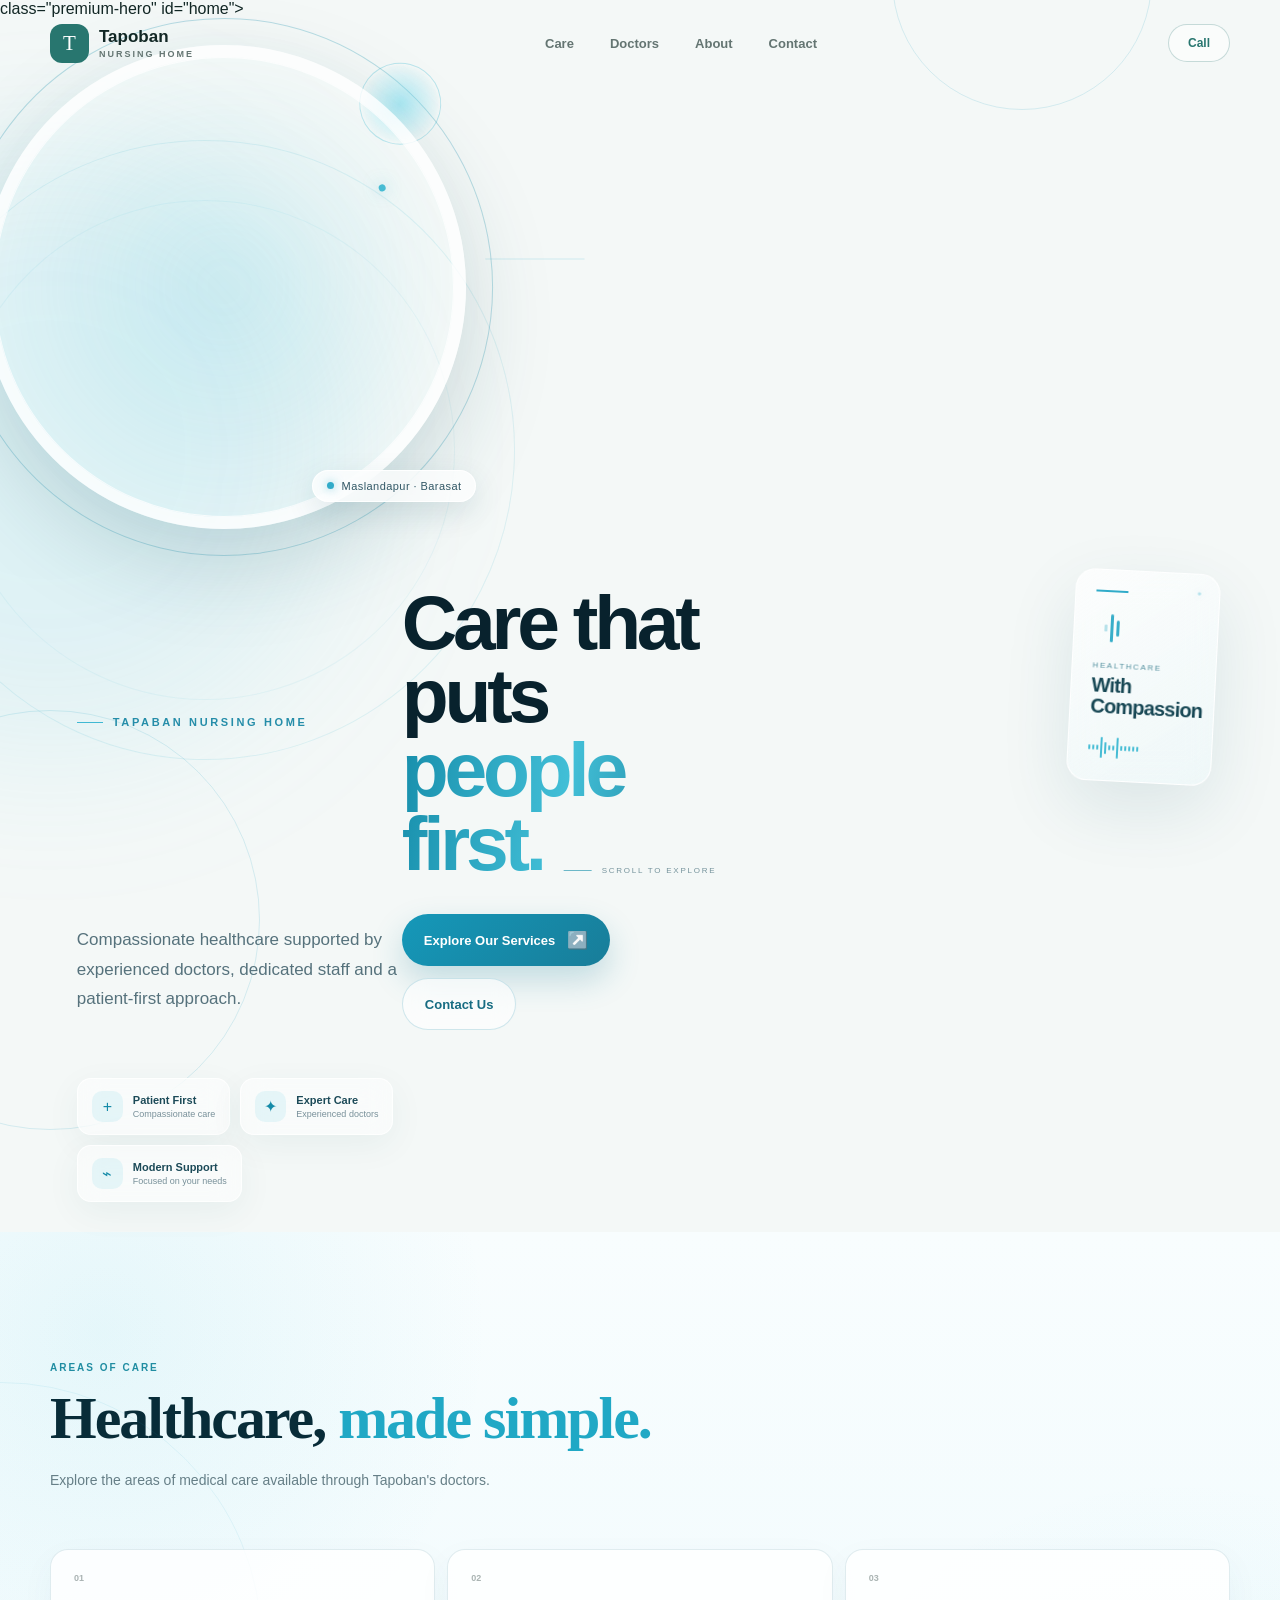
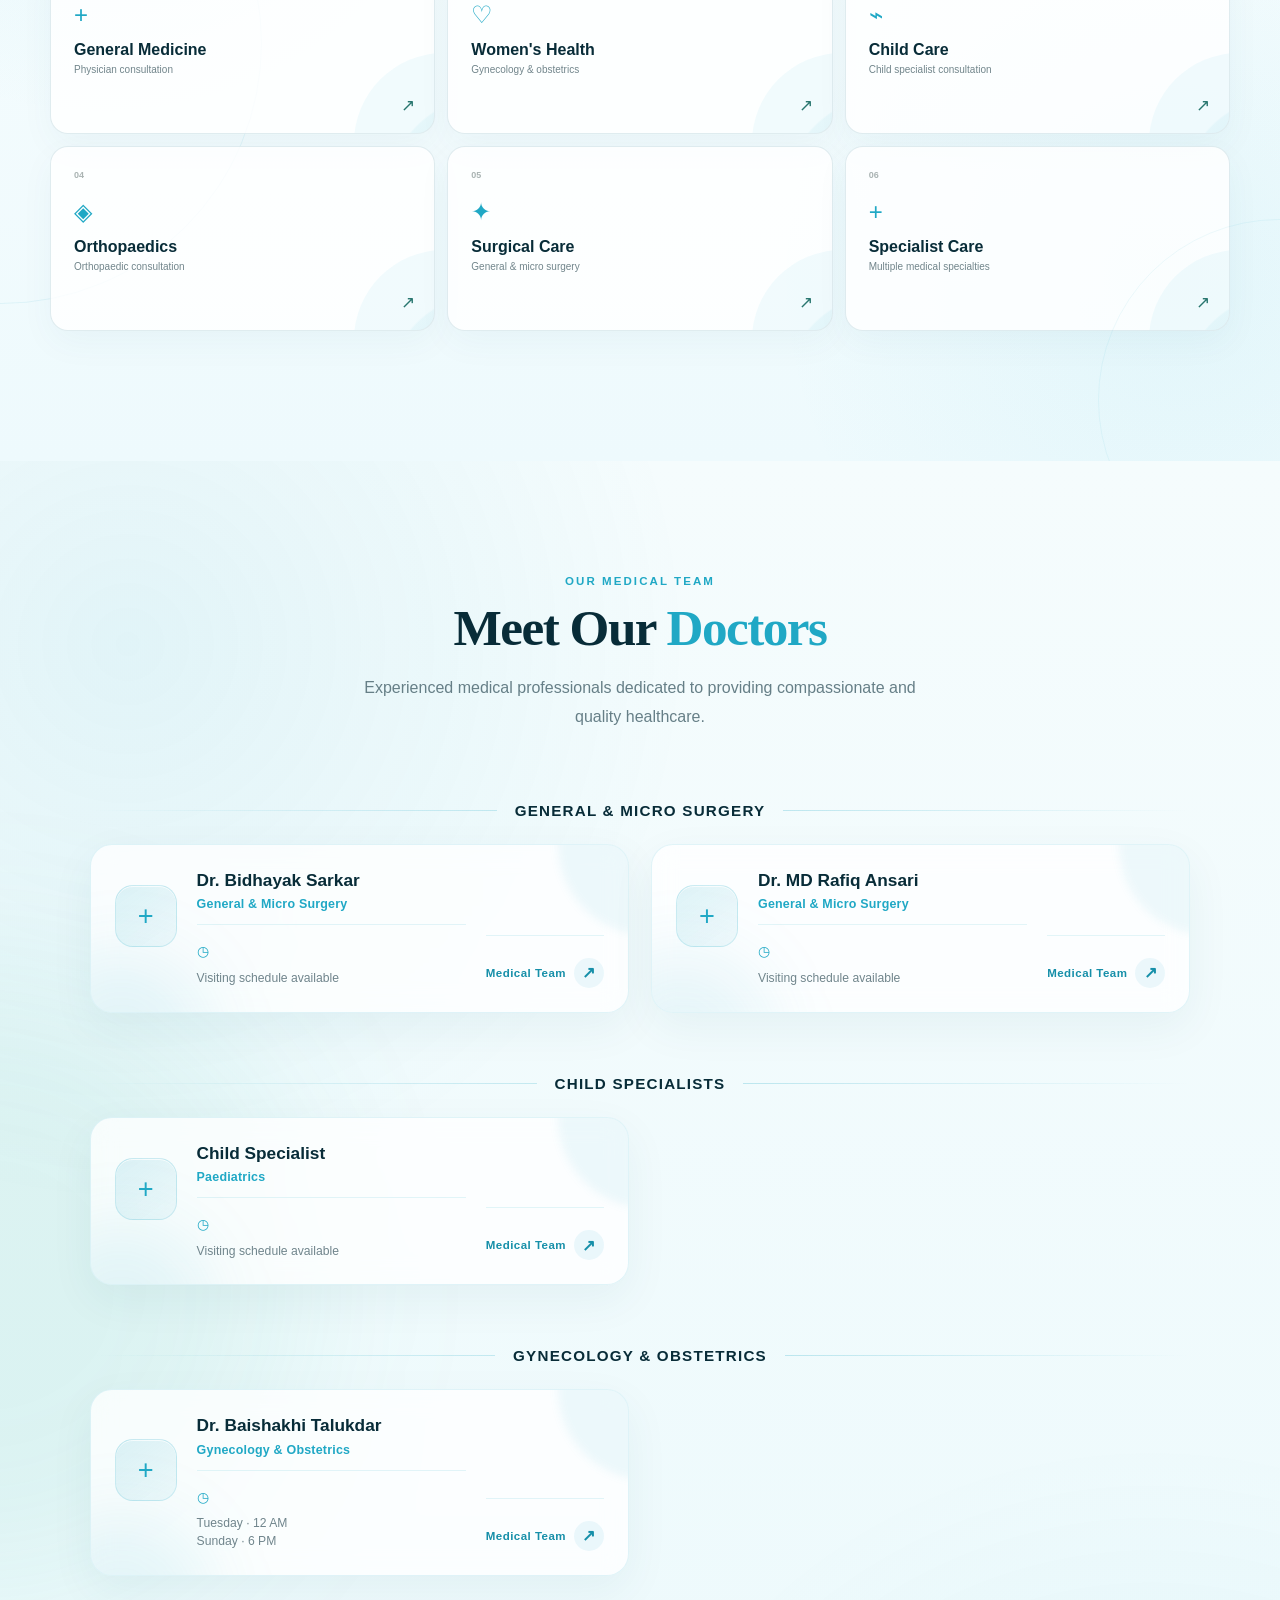
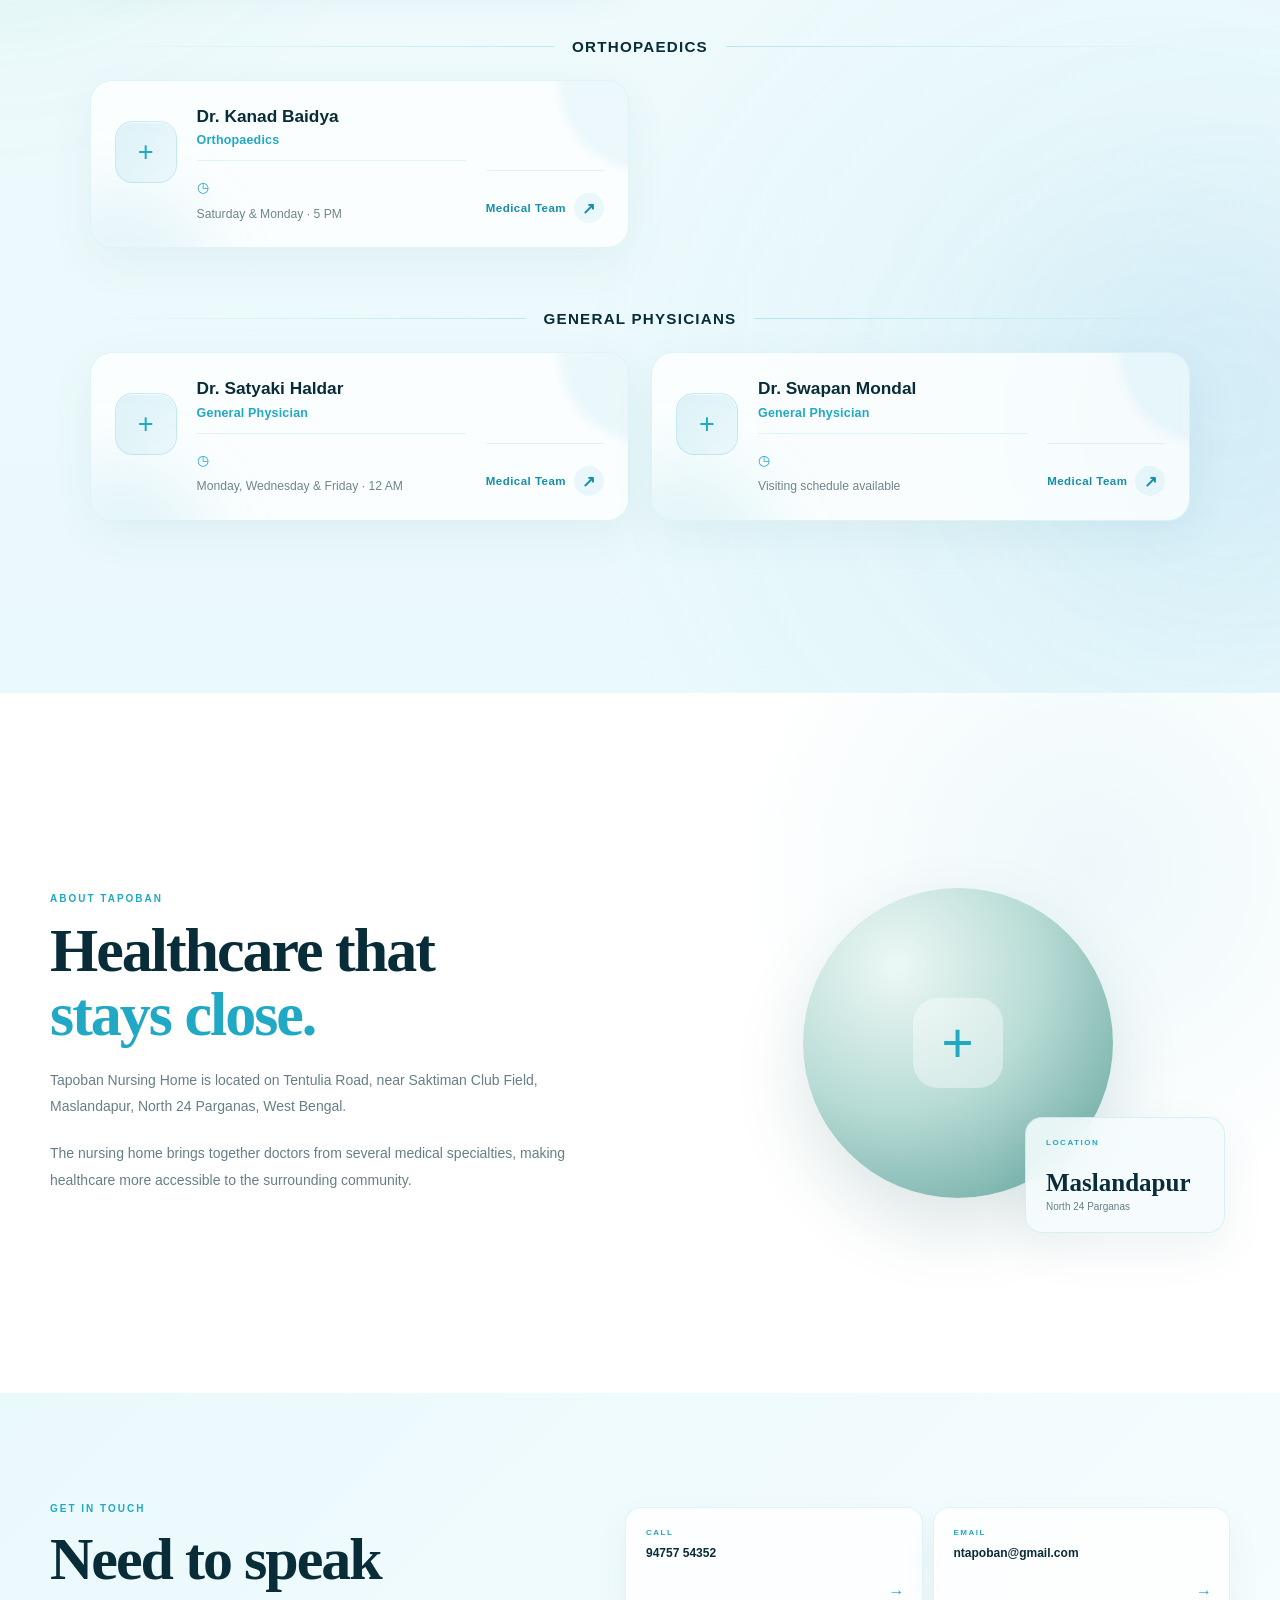
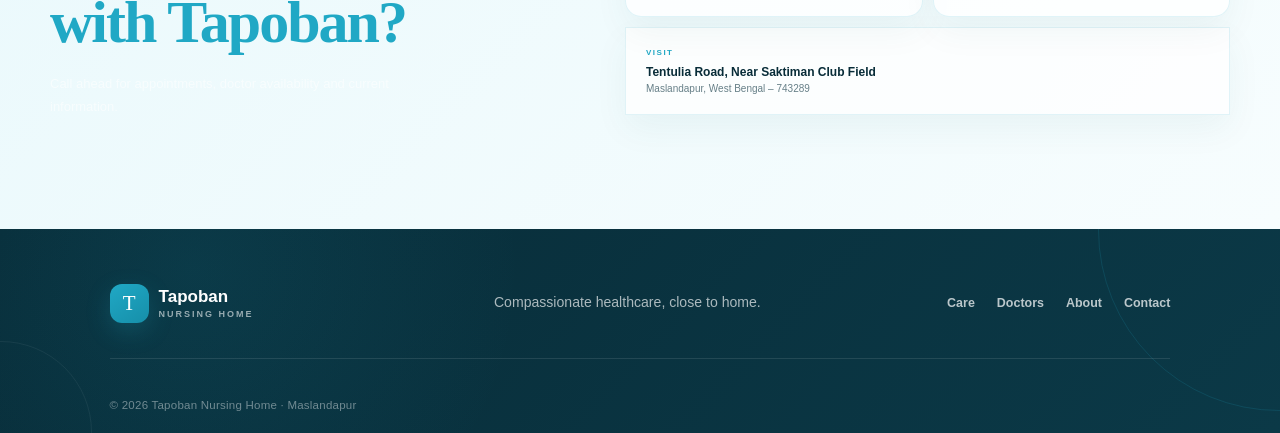
==== commit 7491e7ad: "Complete Tapoban Nursing Home website" ====
--- a/index.html
+++ b/index.html
@@ -34,11 +34,41 @@
     <meta charset="UTF-8">
     <meta name="viewport" content="width=device-width, initial-scale=1.0">
 
-    <title>Tapoban Nursing Home</title>
+    <title>Tapoban Nursing Home | Maslandapur, West Bengal</title>
 
     <meta
         name="description"
-        content="Tapoban Nursing Home, Maslandapur, North 24 Parganas."
+        content="Tapoban Nursing Home in Maslandapur, North 24 Parganas, West Bengal. Explore available medical care, doctors, contact details and location."
+    >
+
+    <meta
+        name="theme-color"
+        content="#082c38"
+    >
+
+    <meta
+        name="robots"
+        content="index, follow"
+    >
+
+    <meta
+        property="og:title"
+        content="Tapoban Nursing Home | Maslandapur, West Bengal"
+    >
+
+    <meta
+        property="og:description"
+        content="Explore medical care, doctors and contact information for Tapoban Nursing Home, Maslandapur."
+    >
+
+    <meta
+        property="og:type"
+        content="website"
+    >
+
+    <meta
+        property="og:image"
+        content="assets/tapaban-nursing-home.jpg"
     >
 
     <link rel="stylesheet" href="style.css">
--- a/style.css
+++ b/style.css
@@ -1803,7 +1803,7 @@
     font-weight: 700;
     letter-spacing: 3px;
     text-transform: uppercase;
-    color: #159a7a;
+    color: #20a8c5;
 }
 
 .doctors-section .section-heading h2 {
@@ -1815,7 +1815,7 @@
 }
 
 .doctors-section .section-heading h2 span {
-    color: #159a7a;
+    color: #20a8c5;
 }
 
 .doctors-section .section-heading p {
@@ -1859,14 +1859,14 @@
     background: linear-gradient(
         90deg,
         transparent,
-        rgba(21, 154, 122, 0.25)
+        rgba(32, 168, 197, 0.25)
     );
 }
 
 .category-line:last-child {
     background: linear-gradient(
         90deg,
-        rgba(21, 154, 122, 0.25),
+        rgba(32, 168, 197, 0.25),
         transparent
     );
 }
@@ -1907,7 +1907,7 @@
     border: 1px solid rgba(255, 255, 255, 0.75);
 
     box-shadow:
-        0 20px 50px rgba(31, 91, 78, 0.08),
+        0 20px 50px rgba(19, 82, 98, 0.07),
         inset 0 1px 0 rgba(255, 255, 255, 0.8);
 
     backdrop-filter: blur(20px);
@@ -1957,7 +1957,7 @@
 
     border-radius: 50%;
 
-    background: rgba(35, 180, 145, 0.13);
+    background: rgba(32, 168, 197, 0.10);
 
     filter: blur(35px);
 
@@ -1970,11 +1970,11 @@
 .doctor-card:hover {
     transform: translateY(-10px);
 
-    border-color: rgba(21, 154, 122, 0.35);
+    border-color: rgba(32, 168, 197, 0.30);
 
     box-shadow:
-        0 30px 65px rgba(31, 91, 78, 0.14),
-        0 0 0 1px rgba(21, 154, 122, 0.05),
+        0 30px 65px rgba(19, 82, 98, 0.10),
+        0 0 0 1px rgba(32, 168, 197, 0.05),
         inset 0 1px 0 rgba(255, 255, 255, 0.9);
 }
 
@@ -2002,13 +2002,13 @@
         linear-gradient(
             145deg,
             rgba(255, 255, 255, 0.85),
-            rgba(221, 247, 240, 0.55)
+            rgba(234, 249, 252, 0.65)
         );
 
     border: 1px solid rgba(255, 255, 255, 0.9);
 
     box-shadow:
-        0 10px 25px rgba(31, 91, 78, 0.08);
+        0 10px 25px rgba(19, 82, 98, 0.07);
 
     font-size: 2.4rem;
 
@@ -2032,7 +2032,7 @@
 .doctor-info h4 {
     margin: 0 0 8px;
 
-    color: #163e37;
+    color: #082c38;
 
     font-size: 1.18rem;
     line-height: 1.35;
@@ -2042,7 +2042,7 @@
 .doctor-speciality {
     display: inline-block;
 
-    color: #159a7a;
+    color: #20a8c5;
 
     font-size: 0.82rem;
     font-weight: 700;
@@ -2063,11 +2063,11 @@
     margin-top: 18px;
     padding-top: 16px;
 
-    border-top: 1px solid rgba(30, 90, 78, 0.10);
+    border-top: 1px solid rgba(32, 168, 197, 0.12);
 }
 
 .doctor-time span {
-    color: #159a7a;
+    color: #20a8c5;
     font-size: 1rem;
     line-height: 1.5;
 }
@@ -2075,7 +2075,7 @@
 .doctor-time p {
     margin: 0;
 
-    color: #6a7e79;
+    color: #667f87;
 
     font-size: 0.78rem;
     line-height: 1.55;
@@ -2099,14 +2099,14 @@
     margin-top: auto;
     padding-top: 22px;
 
-    color: #159a7a;
+    color: #20a8c5;
 
     text-decoration: none;
 
     font-size: 0.82rem;
     font-weight: 750;
 
-    border-top: 1px solid rgba(30, 90, 78, 0.10);
+    border-top: 1px solid rgba(32, 168, 197, 0.12);
 
     transition: color 0.3s ease;
 }
@@ -2122,7 +2122,7 @@
 
     border-radius: 50%;
 
-    background: rgba(21, 154, 122, 0.08);
+    background: rgba(32, 168, 197, 0.08);
 
     transition:
         transform 0.3s ease,
@@ -2130,12 +2130,12 @@
 }
 
 .doctor-btn:hover {
-    color: #0d745c;
+    color: #168fa9;
 }
 
 .doctor-btn:hover span {
     transform: translateX(4px);
-    background: rgba(21, 154, 122, 0.16);
+    background: rgba(32, 168, 197, 0.16);
 }
 
 
@@ -4332,4 +4332,296 @@
     .copyright {
         line-height: 1.6;
     }
-}+}
+
+/* =========================================================
+   SERVICE DETAIL PAGES
+========================================================= */
+
+.service-page {
+    background: #f5fcfd;
+    color: #082c38;
+}
+
+.service-header {
+    background: rgba(255, 255, 255, 0.94);
+    border-bottom: 1px solid rgba(32, 168, 197, 0.12);
+}
+
+.service-header-inner {
+    min-height: 86px;
+    display: flex;
+    align-items: center;
+    justify-content: space-between;
+    gap: 24px;
+}
+
+.service-brand {
+    display: inline-flex;
+    align-items: center;
+    gap: 12px;
+    color: #082c38;
+    text-decoration: none;
+}
+
+.service-brand-mark {
+    width: 42px;
+    height: 42px;
+    display: grid;
+    place-items: center;
+    border-radius: 14px;
+    background: #20a8c5;
+    color: #ffffff;
+    font-size: 1.35rem;
+    font-weight: 800;
+}
+
+.service-brand strong,
+.service-brand small {
+    display: block;
+}
+
+.service-brand strong {
+    font-size: 1.1rem;
+}
+
+.service-brand small {
+    margin-top: 2px;
+    color: #667f87;
+    font-size: 0.72rem;
+}
+
+.service-hero {
+    position: relative;
+    overflow: hidden;
+    background:
+        radial-gradient(circle at 85% 18%, rgba(32, 168, 197, 0.13), transparent 28%),
+        linear-gradient(135deg, #eaf9fc 0%, #f8fdfe 100%);
+}
+
+.service-hero-inner {
+    padding-top: 90px;
+    padding-bottom: 90px;
+}
+
+.service-back {
+    display: inline-block;
+    margin-bottom: 38px;
+    color: #168fa9;
+    text-decoration: none;
+    font-size: 0.86rem;
+    font-weight: 700;
+}
+
+.service-back:hover {
+    color: #082c38;
+}
+
+.service-hero h1 {
+    max-width: 780px;
+    margin: 14px 0 20px;
+    color: #082c38;
+    font-size: clamp(2.5rem, 6vw, 5.2rem);
+    line-height: 1.02;
+    letter-spacing: -2px;
+}
+
+.service-hero p {
+    max-width: 650px;
+    margin: 0;
+    color: #667f87;
+    font-size: 1.05rem;
+    line-height: 1.8;
+}
+
+.service-hero-actions {
+    display: flex;
+    flex-wrap: wrap;
+    gap: 14px;
+    margin-top: 34px;
+}
+
+.service-hero-actions a {
+    display: inline-flex;
+    align-items: center;
+    justify-content: center;
+    min-height: 48px;
+    padding: 0 22px;
+    border-radius: 999px;
+    text-decoration: none;
+    font-size: 0.84rem;
+    font-weight: 800;
+}
+
+.service-hero-actions .primary-button {
+    background: #20a8c5;
+    color: #ffffff;
+}
+
+.service-hero-actions .secondary-button {
+    border: 1px solid rgba(32, 168, 197, 0.24);
+    background: #ffffff;
+    color: #082c38;
+}
+
+.service-content {
+    padding: 84px 0;
+    background: #ffffff;
+}
+
+.service-content-grid {
+    display: grid;
+    grid-template-columns: minmax(0, 1.25fr) minmax(280px, 0.75fr);
+    gap: 28px;
+}
+
+.service-detail-card,
+.service-info-card {
+    border: 1px solid rgba(32, 168, 197, 0.13);
+    border-radius: 28px;
+    padding: 38px;
+    background: #ffffff;
+    box-shadow: 0 18px 50px rgba(19, 82, 98, 0.06);
+}
+
+.service-detail-icon {
+    width: 62px;
+    height: 62px;
+    display: grid;
+    place-items: center;
+    margin-bottom: 28px;
+    border-radius: 20px;
+    background: #eaf9fc;
+    color: #20a8c5;
+    font-size: 2rem;
+    font-weight: 700;
+}
+
+.service-detail-card h2,
+.service-info-card h2 {
+    margin: 0 0 16px;
+    color: #082c38;
+    font-size: 1.55rem;
+}
+
+.service-detail-card p,
+.service-info-card p {
+    margin: 0;
+    color: #667f87;
+    line-height: 1.85;
+}
+
+.service-info-card {
+    background: #f5fcfd;
+}
+
+.service-info-label {
+    display: block;
+    margin-bottom: 18px;
+    color: #20a8c5;
+    font-size: 0.74rem;
+    font-weight: 800;
+    letter-spacing: 1.5px;
+}
+
+.service-contact-link {
+    display: block;
+    margin-top: 20px;
+    color: #168fa9;
+    font-weight: 800;
+    text-decoration: none;
+    overflow-wrap: anywhere;
+}
+
+.service-address {
+    margin-top: 26px;
+    padding-top: 22px;
+    border-top: 1px solid rgba(32, 168, 197, 0.14);
+    color: #667f87;
+    font-size: 0.86rem;
+    line-height: 1.7;
+}
+
+@media (max-width: 760px) {
+    .service-header-inner {
+        min-height: 72px;
+    }
+
+    .service-hero-inner {
+        padding-top: 58px;
+        padding-bottom: 62px;
+    }
+
+    .service-hero h1 {
+        letter-spacing: -1px;
+    }
+
+    .service-content {
+        padding: 54px 0;
+    }
+
+    .service-content-grid {
+        grid-template-columns: 1fr;
+    }
+
+    .service-detail-card,
+    .service-info-card {
+        padding: 28px;
+        border-radius: 22px;
+    }
+}
+
+/* =========================================================
+   FINAL NARROW-SCREEN SAFETY
+========================================================= */
+
+@media (max-width: 420px) {
+
+    .service-header-inner {
+        padding-left: 16px;
+        padding-right: 16px;
+    }
+
+    .service-brand-mark {
+        width: 38px;
+        height: 38px;
+        border-radius: 12px;
+    }
+
+    .service-brand strong {
+        font-size: 1rem;
+    }
+
+    .service-brand small {
+        font-size: 0.66rem;
+    }
+
+    .service-header .nav-button {
+        padding: 9px 13px;
+        font-size: 0.78rem;
+    }
+
+    .service-hero-inner {
+        padding-left: 20px;
+        padding-right: 20px;
+    }
+
+    .service-hero h1 {
+        font-size: 2.7rem;
+    }
+
+    .service-hero-actions {
+        flex-direction: column;
+        align-items: stretch;
+    }
+
+    .service-hero-actions a {
+        width: 100%;
+    }
+
+    .service-content-grid {
+        padding-left: 20px;
+        padding-right: 20px;
+    }
+
+}
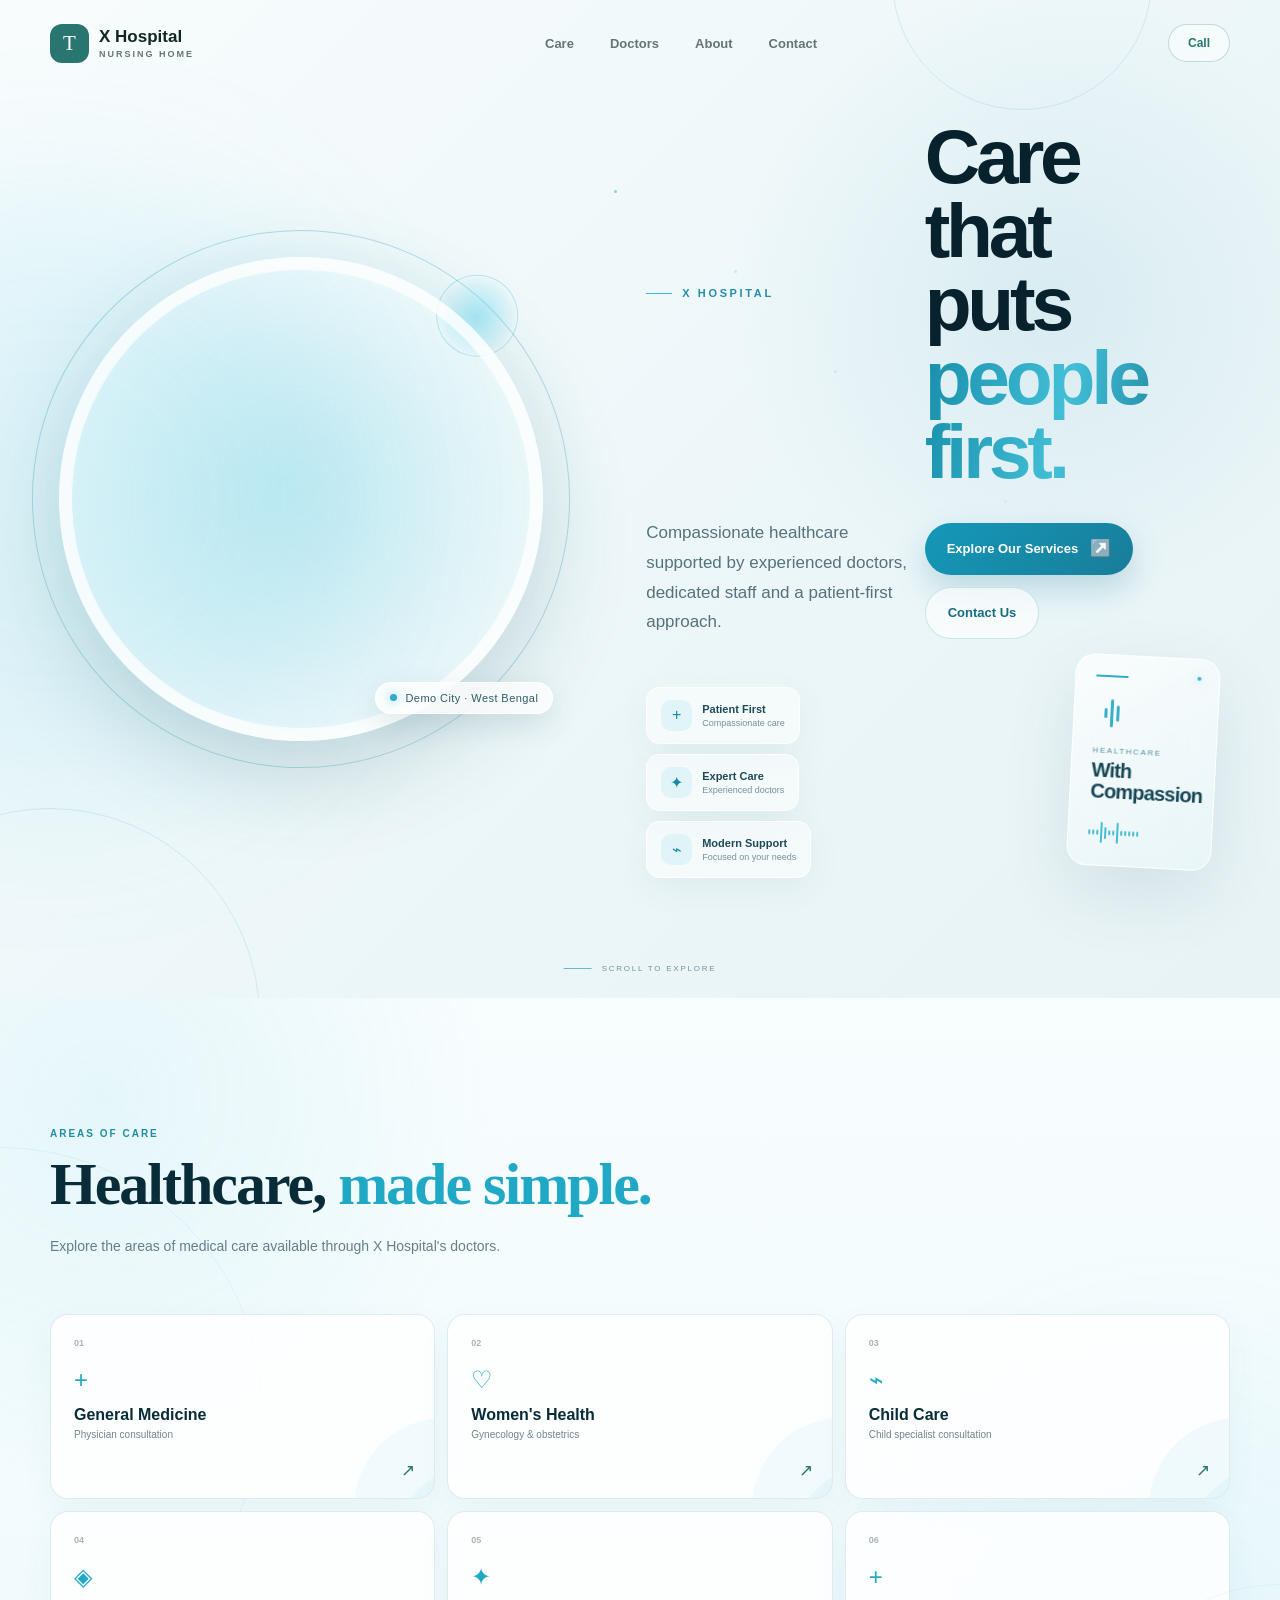
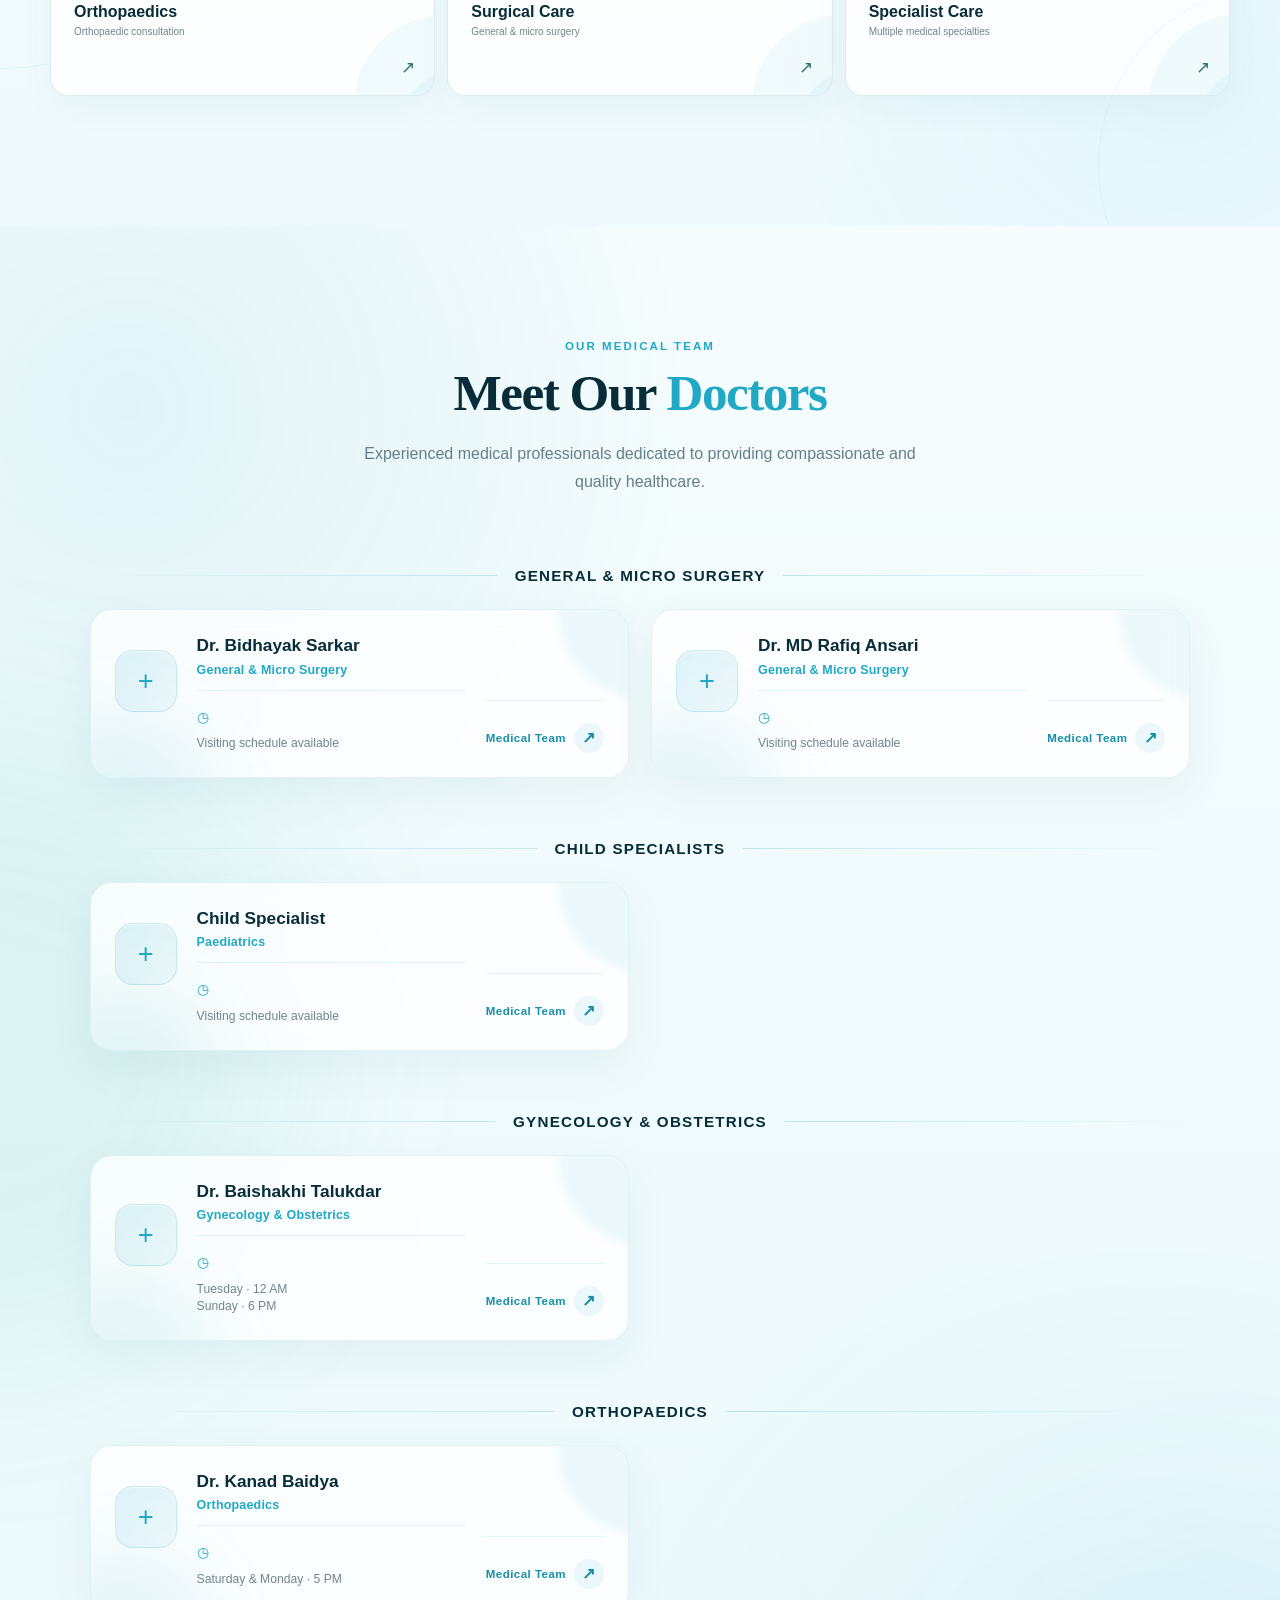
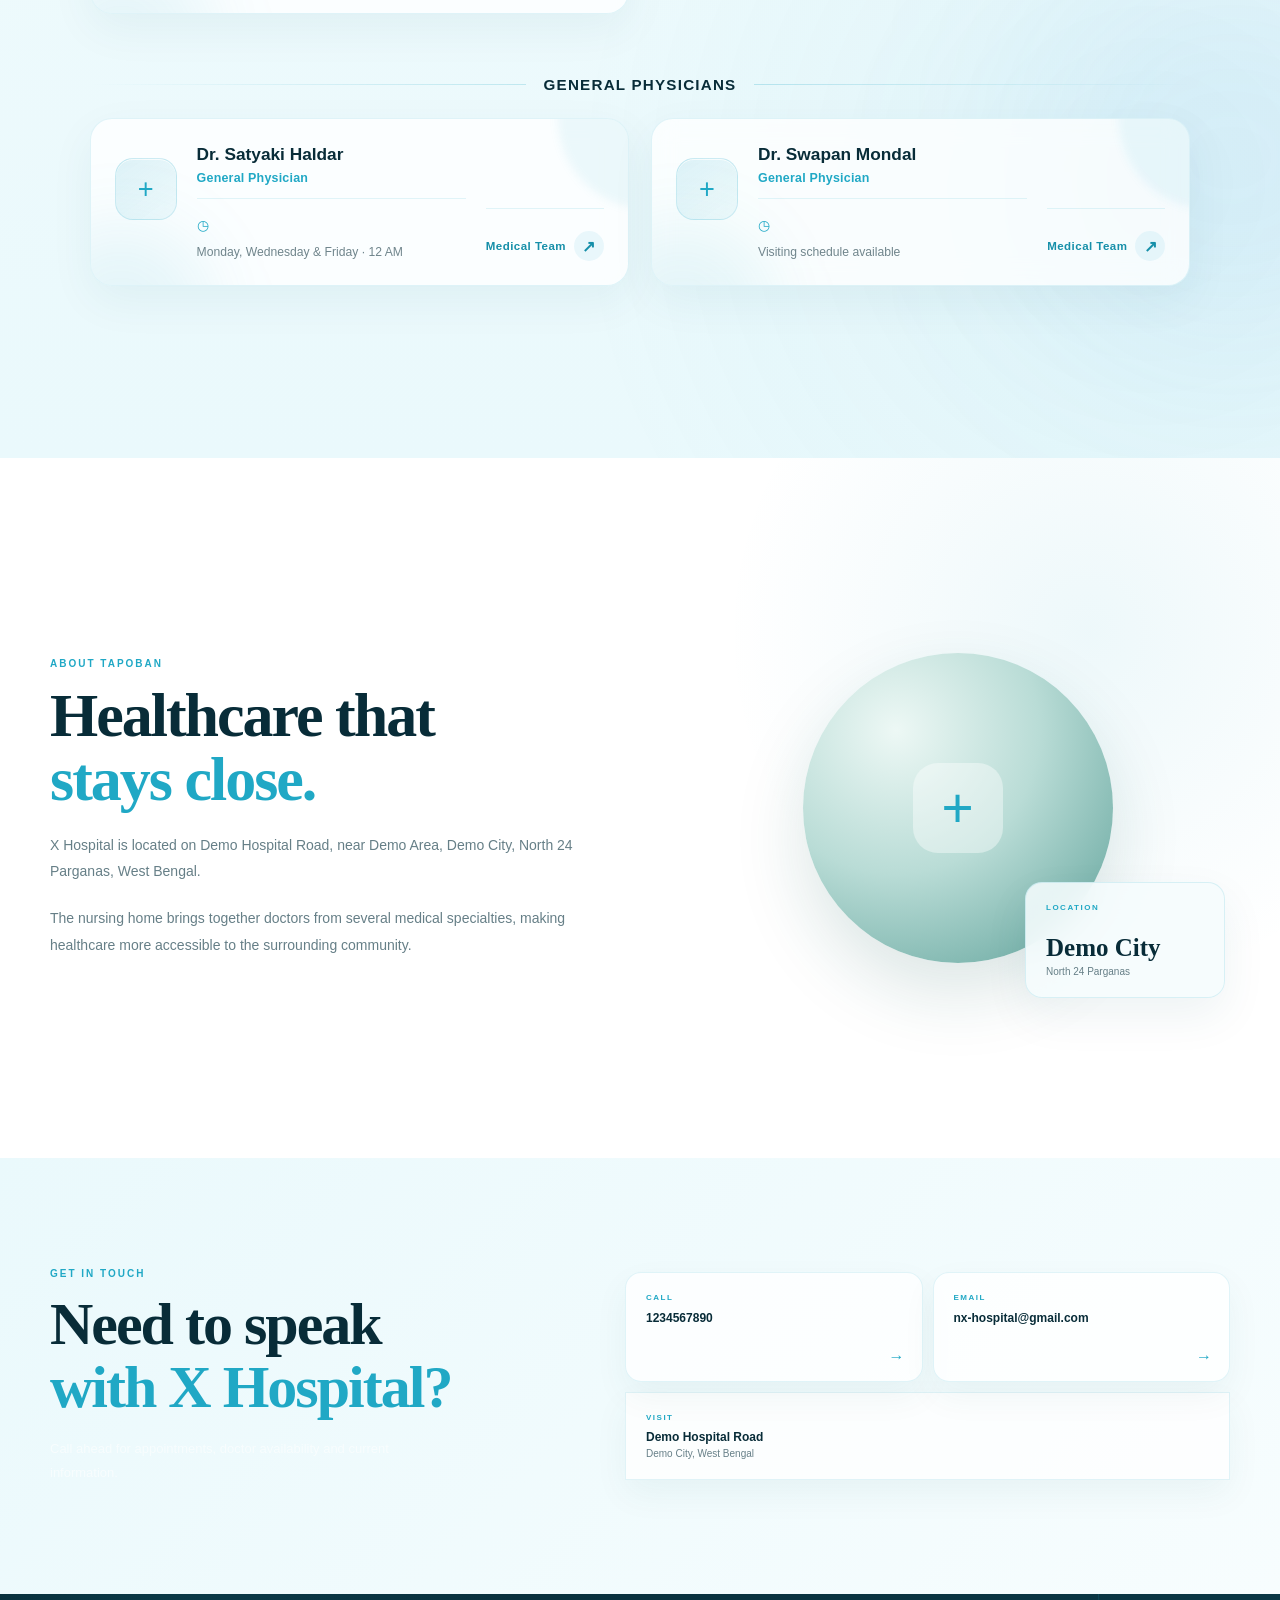
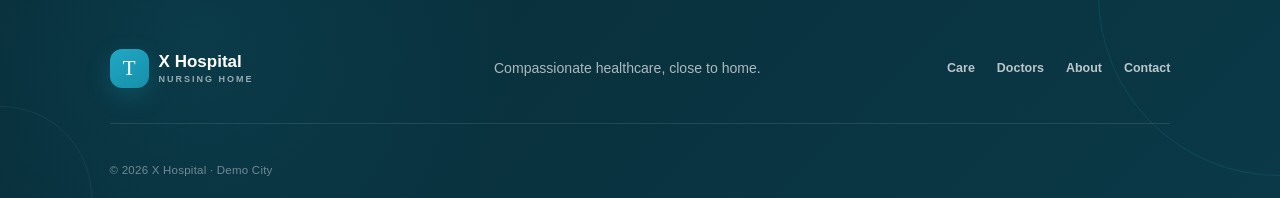
==== commit 350af14c: "Finalize X Hospital website" ====
--- a/index.html
+++ b/index.html
@@ -34,11 +34,11 @@
     <meta charset="UTF-8">
     <meta name="viewport" content="width=device-width, initial-scale=1.0">
 
-    <title>Tapoban Nursing Home | Maslandapur, West Bengal</title>
+    <title>X Hospital | Demo City, West Bengal</title>
 
     <meta
         name="description"
-        content="Tapoban Nursing Home in Maslandapur, North 24 Parganas, West Bengal. Explore available medical care, doctors, contact details and location."
+        content="X Hospital in Demo City, West Bengal. Explore available medical care, doctors, contact details and location."
     >
 
     <meta
@@ -53,12 +53,12 @@
 
     <meta
         property="og:title"
-        content="Tapoban Nursing Home | Maslandapur, West Bengal"
+        content="X Hospital | Demo City, West Bengal"
     >
 
     <meta
         property="og:description"
-        content="Explore medical care, doctors and contact information for Tapoban Nursing Home, Maslandapur."
+        content="Explore medical care, doctors and contact information for X Hospital, Demo City."
     >
 
     <meta
@@ -90,7 +90,7 @@
                 <div class="logo-mark">T</div>
 
                 <div>
-                    <div class="logo-name">Tapoban</div>
+                    <div class="logo-name">X Hospital</div>
                     <div class="logo-sub">Nursing Home</div>
                 </div>
 
@@ -107,7 +107,7 @@
             </div>
 
 
-            <a href="tel:+919475754352" class="nav-button">
+            <a href="tel:+911234567890" class="nav-button">
                 Call
             </a>
 
@@ -156,7 +156,8 @@
     />
   </svg>
 
-</div> class="premium-hero" id="home">
+</div>
+<div class="premium-hero" id="home">
 
   <div class="hero-background-glow"></div>
   <div class="hero-medical-orb orb-one"></div>
@@ -168,13 +169,13 @@
     <div class="hero-photo">
       <img
         src="assets/tapaban-nursing-home.jpg"
-        alt="Tapaban Nursing Home"
+        alt="X Hospital"
       />
     </div>
 
     <div class="hero-photo-caption">
       <span class="caption-dot"></span>
-      Maslandapur · Barasat
+      Demo City · West Bengal
     </div>
   </div>
 
@@ -182,7 +183,7 @@
 
     <div class="hero-eyebrow">
       <span></span>
-      TAPABAN NURSING HOME
+      X HOSPITAL
     </div>
 
     <h1>
@@ -287,7 +288,7 @@
 
                 <p>
                     Explore the areas of medical care available
-                    through Tapoban's doctors.
+                    through X Hospital's doctors.
                 </p>
 
             </div>
@@ -719,8 +720,8 @@
                 </h2>
 
                 <p>
-                    Tapoban Nursing Home is located on Tentulia Road,
-                    near Saktiman Club Field, Maslandapur,
+                    X Hospital is located on Demo Hospital Road,
+                    near Demo Area, Demo City,
                     North 24 Parganas, West Bengal.
                 </p>
 
@@ -746,7 +747,7 @@
 
                     <small>LOCATION</small>
 
-                    <strong>Maslandapur</strong>
+                    <strong>Demo City</strong>
 
                     <span>North 24 Parganas</span>
 
@@ -776,7 +777,7 @@
 
                 <h2>
                     Need to speak
-                    <span>with Tapoban?</span>
+                    <span>with X Hospital?</span>
                 </h2>
 
                 <p>
@@ -790,13 +791,13 @@
             <div class="contact-options">
 
                 <a
-                    href="tel:+919475754352"
+                    href="tel:+911234567890"
                     class="contact-option"
                 >
 
                     <small>CALL</small>
 
-                    <strong>94757 54352</strong>
+                    <strong>1234567890</strong>
 
                     <span>→</span>
 
@@ -804,13 +805,13 @@
 
 
                 <a
-                    href="mailto:ntapoban@gmail.com"
+                    href="mailto:nx-hospital@gmail.com"
                     class="contact-option"
                 >
 
                     <small>EMAIL</small>
 
-                    <strong>ntapoban@gmail.com</strong>
+                    <strong>nx-hospital@gmail.com</strong>
 
                     <span>→</span>
 
@@ -822,11 +823,11 @@
                     <small>VISIT</small>
 
                     <strong>
-                        Tentulia Road, Near Saktiman Club Field
+                        Demo Hospital Road
                     </strong>
 
                     <span>
-                        Maslandapur, West Bengal – 743289
+                        Demo City, West Bengal
                     </span>
 
                 </div>
@@ -852,7 +853,7 @@
                 <div class="logo-mark">T</div>
 
                 <div>
-                    <div class="logo-name">Tapoban</div>
+                    <div class="logo-name">X Hospital</div>
                     <div class="logo-sub">Nursing Home</div>
                 </div>
 
@@ -877,7 +878,7 @@
 
 
         <div class="copyright">
-            © 2026 Tapoban Nursing Home · Maslandapur
+            © 2026 X Hospital · Demo City
         </div>
 
     </footer>
--- a/style.css
+++ b/style.css
@@ -1,5 +1,5 @@
 /* =====================================================
-   TAPOBAN NURSING HOME
+   X HOSPITAL
    PREMIUM HEALTHCARE DESIGN
 ===================================================== */
 
@@ -4197,7 +4197,7 @@
     transform: translateY(-3px);
 }
 /* =========================================================
-   PREMIUM TAPOBAN FOOTER
+   PREMIUM HOSPITAL FOOTER
 ========================================================= */
 
 footer {
@@ -4625,3 +4625,131 @@
     }
 
 }
+
+/* =========================================================
+   FINAL RESPONSIVE HERO
+   ========================================================= */
+
+html,
+body {
+    width: 100%;
+    max-width: 100%;
+    overflow-x: hidden;
+}
+
+.premium-hero {
+    width: 100%;
+    box-sizing: border-box;
+}
+
+/* Tablet and mobile */
+@media screen and (max-width: 1100px) {
+
+    .premium-hero {
+        min-height: auto !important;
+        height: auto !important;
+        display: flex !important;
+        flex-direction: column !important;
+        align-items: center !important;
+        justify-content: flex-start !important;
+        padding: 40px 24px 70px !important;
+        text-align: center !important;
+    }
+
+    .premium-hero .hero-photo-wrap {
+        order: 1 !important;
+        width: min(72vw, 380px) !important;
+        height: min(72vw, 380px) !important;
+        aspect-ratio: 1 / 1 !important;
+        flex: 0 0 auto !important;
+        margin: 0 auto 38px !important;
+    }
+
+    .premium-hero .hero-content {
+        order: 2 !important;
+        width: 100% !important;
+        max-width: 680px !important;
+        margin: 0 auto !important;
+        padding: 0 !important;
+        text-align: center !important;
+    }
+
+    .premium-hero .hero-eyebrow {
+        justify-content: center !important;
+    }
+
+    .premium-hero .hero-content h1 {
+        max-width: 680px !important;
+        margin: 0 auto !important;
+    }
+
+    .premium-hero .hero-text {
+        max-width: 560px !important;
+        margin: 25px auto 0 !important;
+    }
+
+    .premium-hero .hero-buttons {
+        justify-content: center !important;
+    }
+
+    .premium-hero .hero-highlights {
+        justify-content: center !important;
+    }
+
+    .premium-hero .hero-medical-panel,
+    .premium-hero .hero-scroll-indicator {
+        display: none !important;
+    }
+}
+
+/* Phones */
+@media screen and (max-width: 600px) {
+
+    .premium-hero {
+        padding: 24px 16px 55px !important;
+    }
+
+    .premium-hero .hero-photo-wrap {
+        width: min(82vw, 330px) !important;
+        height: min(82vw, 330px) !important;
+        margin-bottom: 30px !important;
+    }
+
+    .premium-hero .hero-content h1 {
+        font-size: clamp(42px, 13vw, 58px) !important;
+        line-height: .98 !important;
+    }
+
+    .premium-hero .hero-text {
+        font-size: 15px !important;
+        line-height: 1.7 !important;
+    }
+
+    .premium-hero .hero-buttons {
+        width: 100% !important;
+        max-width: 360px !important;
+        margin: 25px auto 0 !important;
+        flex-direction: column !important;
+        align-items: stretch !important;
+    }
+
+    .premium-hero .hero-primary-btn,
+    .premium-hero .hero-secondary-btn {
+        width: 100% !important;
+        box-sizing: border-box !important;
+        justify-content: center !important;
+    }
+
+    .premium-hero .hero-highlights {
+        width: 100% !important;
+        max-width: 360px !important;
+        margin: 24px auto 0 !important;
+        display: grid !important;
+        grid-template-columns: 1fr !important;
+    }
+
+    .premium-hero .hero-highlight {
+        width: 100% !important;
+        box-sizing: border-box !important;
+    }
+}
